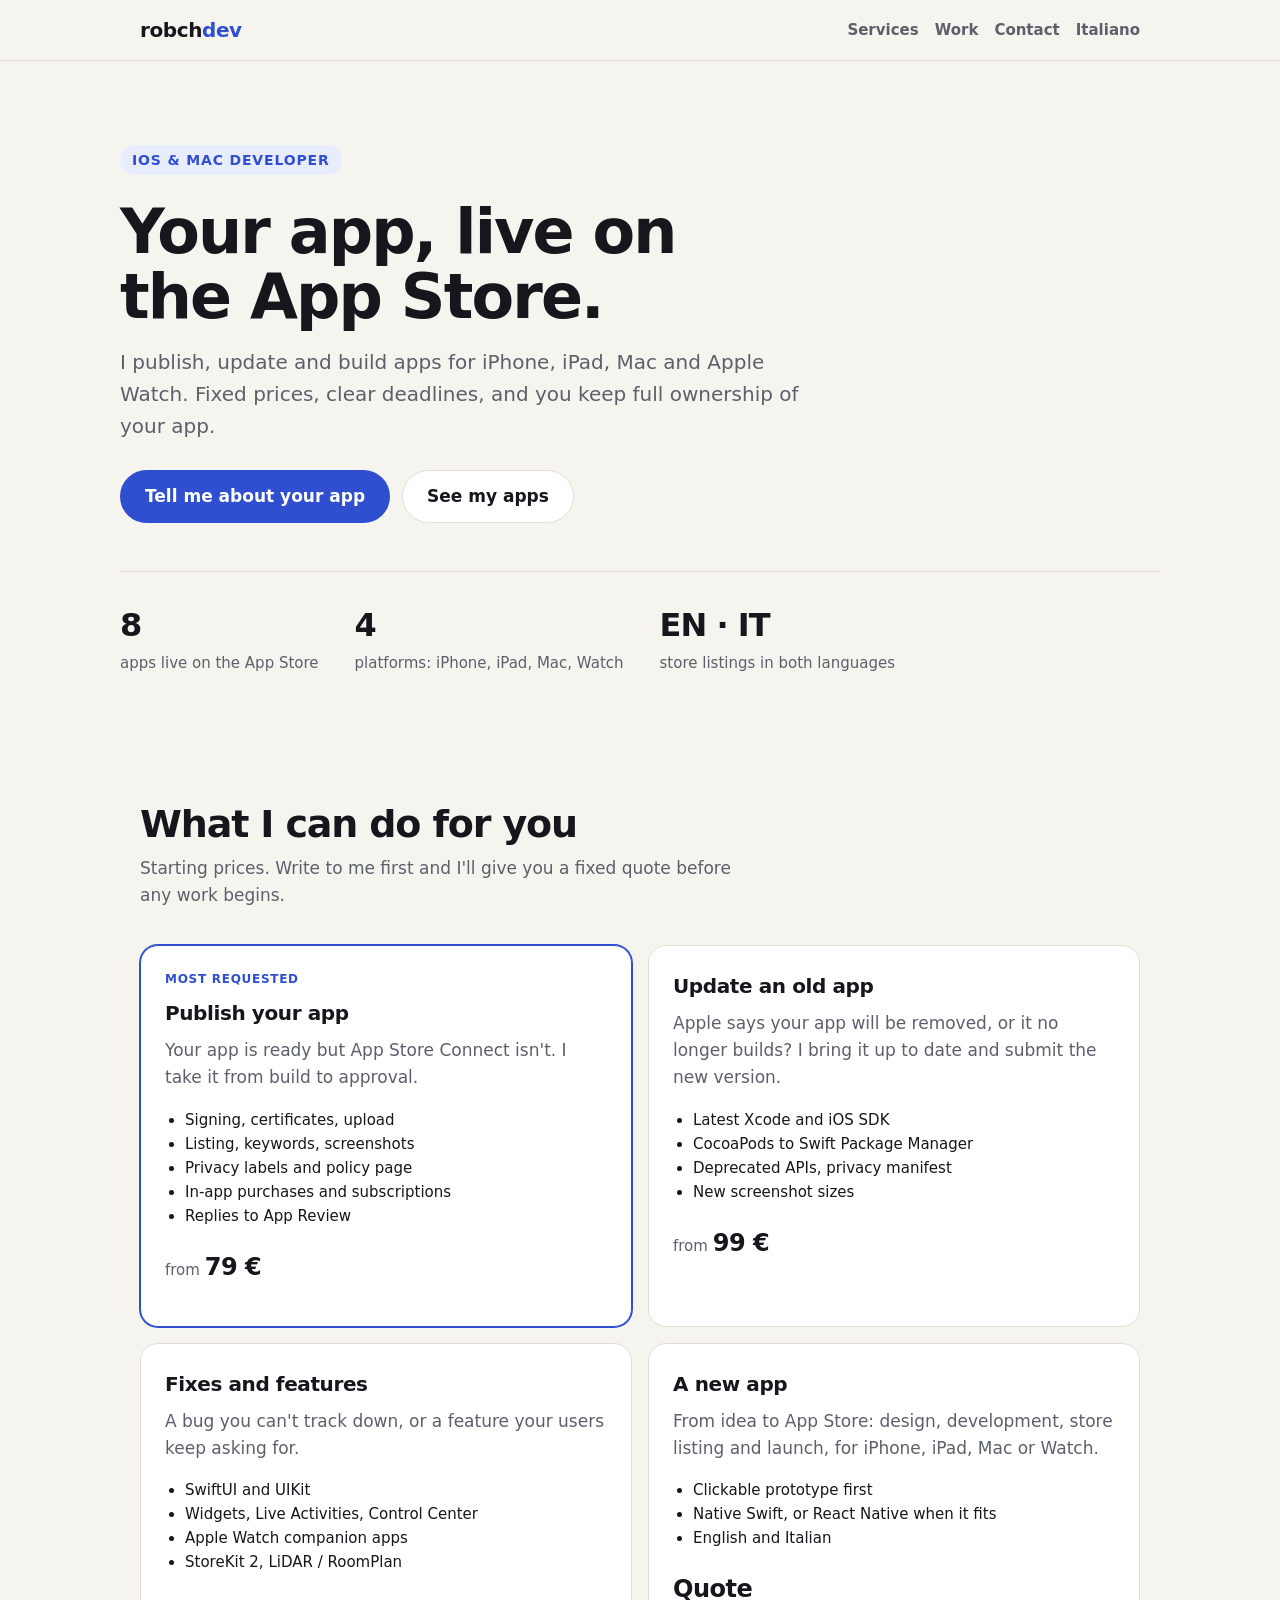
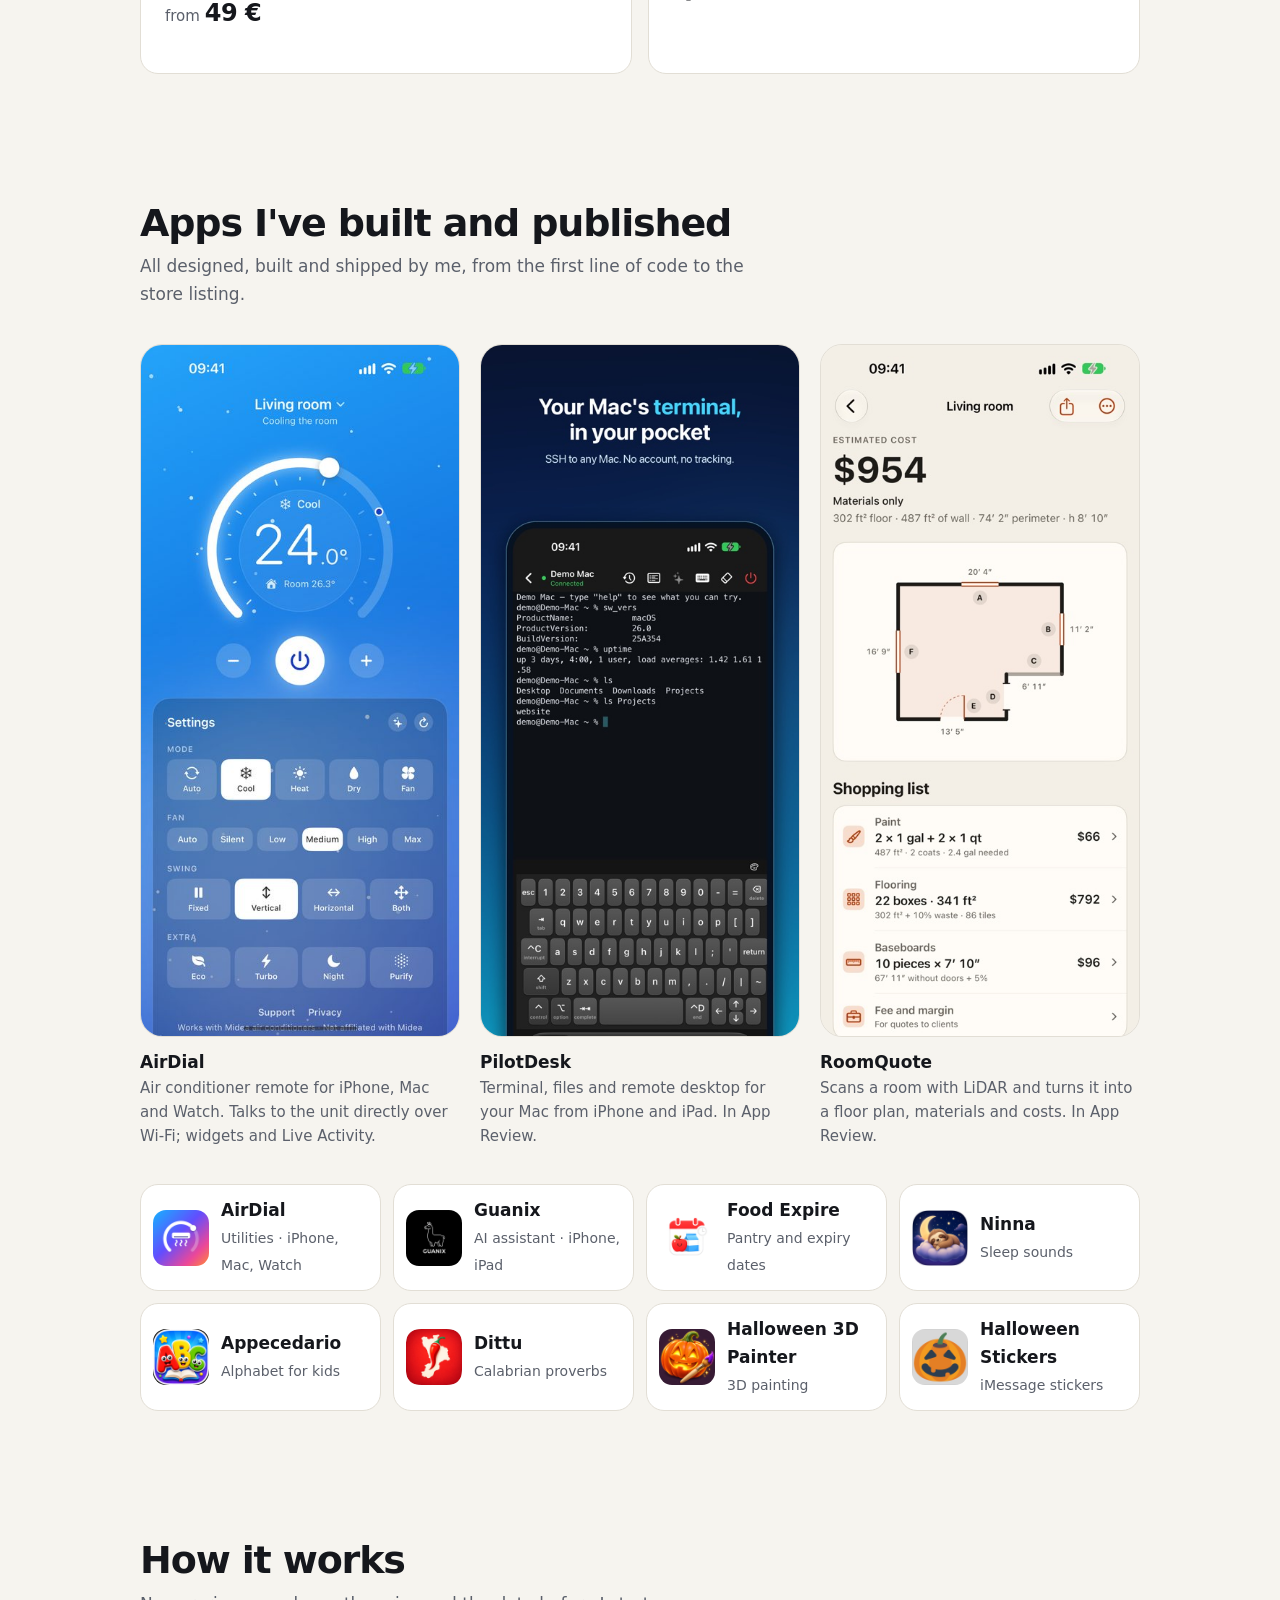
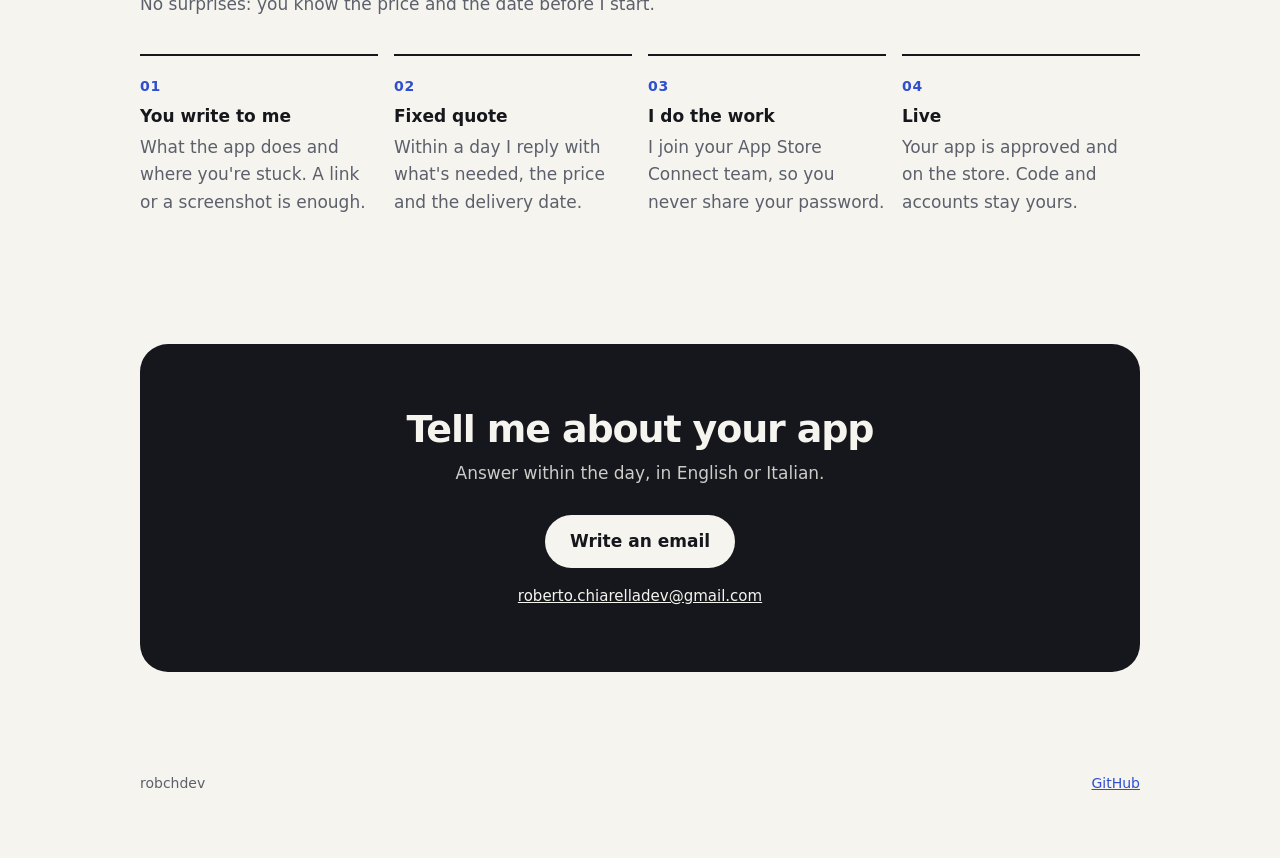
==== index.html @ a4a23292 "robchdev freelance site Co-Authored-By: Claude Opus 5.5 <noreply@anthropic.com>" ====
<!doctype html>
<html lang="en" data-lang="en">
<head>
<meta charset="utf-8">
<meta name="viewport" content="width=device-width, initial-scale=1">
<title>robchdev · iOS &amp; Mac apps</title>
<meta name="description" content="iOS and Mac developer: I publish, update and build apps for iPhone, iPad, Mac and Apple Watch.">
<link rel="icon" href="apps/6822468442.png">
<link rel="stylesheet" href="style.css">
<script src="lang.js"></script>
</head>
<body>

<header class="bar">
  <div class="wrap">
    <a class="brand" href="#top">robch<b>dev</b></a>
    <nav>
      <a class="hide-sm" href="#services"><span lang="en">Services</span><span lang="it">Servizi</span></a>
      <a class="hide-sm" href="#work"><span lang="en">Work</span><span lang="it">Lavori</span></a>
      <a href="#contact"><span lang="en">Contact</span><span lang="it">Contatti</span></a>
      <a href="#" onclick="return switchLanguage()"><span lang="en">Italiano</span><span lang="it">English</span></a>
    </nav>
  </div>
</header>

<main id="top">
  <div class="wrap hero">
    <span class="kicker"><span lang="en">iOS &amp; Mac developer</span><span lang="it">Sviluppatore iOS e Mac</span></span>
    <h1 lang="en">Your app, live on the App Store.</h1>
    <h1 lang="it">La tua app, pubblicata sull'App Store.</h1>
    <p class="lead" lang="en">I publish, update and build apps for iPhone, iPad, Mac and Apple Watch. Fixed prices, clear deadlines, and you keep full ownership of your app.</p>
    <p class="lead" lang="it">Pubblico, aggiorno e sviluppo app per iPhone, iPad, Mac e Apple Watch. Prezzi fissi, tempi chiari, e l'app resta tua al cento per cento.</p>
    <div class="actions">
      <a class="btn primary" href="#contact"><span lang="en">Tell me about your app</span><span lang="it">Raccontami la tua app</span></a>
      <a class="btn ghost" href="#work"><span lang="en">See my apps</span><span lang="it">Guarda le mie app</span></a>
    </div>
    <div class="stats">
      <div><strong>8</strong><span lang="en">apps live on the App Store</span><span lang="it">app in vendita sull'App Store</span></div>
      <div><strong>4</strong><span lang="en">platforms: iPhone, iPad, Mac, Watch</span><span lang="it">piattaforme: iPhone, iPad, Mac, Watch</span></div>
      <div><strong>EN · IT</strong><span lang="en">store listings in both languages</span><span lang="it">schede store in due lingue</span></div>
    </div>
  </div>

  <section id="services">
    <div class="wrap">
      <h2 lang="en">What I can do for you</h2>
      <h2 lang="it">Cosa posso fare per te</h2>
      <p class="sub" lang="en">Starting prices. Write to me first and I'll give you a fixed quote before any work begins.</p>
      <p class="sub" lang="it">Prezzi di partenza. Scrivimi prima e ti do un prezzo fisso prima di iniziare.</p>
      <div class="services">
        <article class="card featured">
          <span class="badge"><span lang="en">Most requested</span><span lang="it">Il più richiesto</span></span>
          <h3 lang="en">Publish your app</h3><h3 lang="it">Pubblico la tua app</h3>
          <p lang="en">Your app is ready but App Store Connect isn't. I take it from build to approval.</p>
          <p lang="it">L'app è pronta ma App Store Connect è un labirinto. La porto dal build all'approvazione.</p>
          <ul lang="en"><li>Signing, certificates, upload</li><li>Listing, keywords, screenshots</li><li>Privacy labels and policy page</li><li>In-app purchases and subscriptions</li><li>Replies to App Review</li></ul>
          <ul lang="it"><li>Firme, certificati, caricamento</li><li>Scheda, parole chiave, screenshot</li><li>Etichette privacy e pagina privacy</li><li>Acquisti in-app e abbonamenti</li><li>Risposte alla revisione Apple</li></ul>
          <p class="price"><span lang="en">from</span><span lang="it">da</span> <strong>79 €</strong></p>
        </article>
        <article class="card">
          <h3 lang="en">Update an old app</h3><h3 lang="it">Aggiorno la tua app</h3>
          <p lang="en">Apple says your app will be removed, or it no longer builds? I bring it up to date and submit the new version.</p>
          <p lang="it">Apple vuole rimuoverla perché non è aggiornata, o non compila più? La rimetto in pari e invio la nuova versione.</p>
          <ul lang="en"><li>Latest Xcode and iOS SDK</li><li>CocoaPods to Swift Package Manager</li><li>Deprecated APIs, privacy manifest</li><li>New screenshot sizes</li></ul>
          <ul lang="it"><li>Xcode e SDK iOS attuali</li><li>Da CocoaPods a Swift Package Manager</li><li>API deprecate, privacy manifest</li><li>Screenshot nei nuovi formati</li></ul>
          <p class="price"><span lang="en">from</span><span lang="it">da</span> <strong>99 €</strong></p>
        </article>
        <article class="card">
          <h3 lang="en">Fixes and features</h3><h3 lang="it">Correzioni e nuove funzioni</h3>
          <p lang="en">A bug you can't track down, or a feature your users keep asking for.</p>
          <p lang="it">Un bug che non trovi, o una funzione che gli utenti chiedono da tempo.</p>
          <ul lang="en"><li>SwiftUI and UIKit</li><li>Widgets, Live Activities, Control Center</li><li>Apple Watch companion apps</li><li>StoreKit 2, LiDAR / RoomPlan</li></ul>
          <ul lang="it"><li>SwiftUI e UIKit</li><li>Widget, Live Activity, Centro di Controllo</li><li>App per Apple Watch</li><li>StoreKit 2, LiDAR / RoomPlan</li></ul>
          <p class="price"><span lang="en">from</span><span lang="it">da</span> <strong>49 €</strong></p>
        </article>
        <article class="card">
          <h3 lang="en">A new app</h3><h3 lang="it">Un'app nuova</h3>
          <p lang="en">From idea to App Store: design, development, store listing and launch, for iPhone, iPad, Mac or Watch.</p>
          <p lang="it">Dall'idea all'App Store: design, sviluppo, scheda e lancio, per iPhone, iPad, Mac o Watch.</p>
          <ul lang="en"><li>Clickable prototype first</li><li>Native Swift, or React Native when it fits</li><li>English and Italian</li></ul>
          <ul lang="it"><li>Prima un prototipo da provare</li><li>Swift nativo, o React Native quando conviene</li><li>Italiano e inglese</li></ul>
          <p class="price"><strong lang="en">Quote</strong><strong lang="it">Su preventivo</strong></p>
        </article>
      </div>
    </div>
  </section>

  <section id="work">
    <div class="wrap">
      <h2 lang="en">Apps I've built and published</h2>
      <h2 lang="it">App che ho creato e pubblicato</h2>
      <p class="sub" lang="en">All designed, built and shipped by me, from the first line of code to the store listing.</p>
      <p class="sub" lang="it">Tutte progettate, sviluppate e pubblicate da me, dalla prima riga di codice alla scheda dello store.</p>
      <div class="showcase">
        <figure>
          <img src="shots/airdial.jpg" width="440" height="956" alt="AirDial on iPhone: a dial to set the air conditioner temperature" loading="lazy">
          <figcaption><strong>AirDial</strong><span lang="en">Air conditioner remote for iPhone, Mac and Watch. Talks to the unit directly over Wi-Fi; widgets and Live Activity.</span><span lang="it">Telecomando per condizionatori su iPhone, Mac e Watch. Parla al condizionatore direttamente in Wi-Fi; widget e Live Activity.</span></figcaption>
        </figure>
        <figure>
          <img src="shots/pilotdesk.jpg" width="440" height="956" alt="PilotDesk on iPhone: a Mac terminal with a custom keyboard" loading="lazy">
          <figcaption><strong>PilotDesk</strong><span lang="en">Terminal, files and remote desktop for your Mac from iPhone and iPad. In App Review.</span><span lang="it">Terminale, file e desktop remoto del Mac da iPhone e iPad. In revisione da Apple.</span></figcaption>
        </figure>
        <figure>
          <img src="shots/roomquote.jpg" width="440" height="956" alt="RoomQuote on iPhone: a scanned floor plan with a shopping list" loading="lazy">
          <figcaption><strong>RoomQuote</strong><span lang="en">Scans a room with LiDAR and turns it into a floor plan, materials and costs. In App Review.</span><span lang="it">Scansiona la stanza col LiDAR e la trasforma in pianta, materiali e costi. In revisione da Apple.</span></figcaption>
        </figure>
      </div>

      <div class="apps">
        <a class="app" href="https://apps.apple.com/app/id6822468442"><img src="apps/6822468442.png" alt=""><div><strong>AirDial</strong><span lang="en">Utilities · iPhone, Mac, Watch</span><span lang="it">Utility · iPhone, Mac, Watch</span></div></a>
        <a class="app" href="https://apps.apple.com/app/id6764685861"><img src="apps/6764685861.png" alt=""><div><strong>Guanix</strong><span lang="en">AI assistant · iPhone, iPad</span><span lang="it">Assistente AI · iPhone, iPad</span></div></a>
        <a class="app" href="https://apps.apple.com/app/id6771560719"><img src="apps/6771560719.png" alt=""><div><strong>Food Expire</strong><span lang="en">Pantry and expiry dates</span><span lang="it">Dispensa e scadenze</span></div></a>
        <a class="app" href="https://apps.apple.com/app/id6769525005"><img src="apps/6769525005.png" alt=""><div><strong>Ninna</strong><span lang="en">Sleep sounds</span><span lang="it">Suoni per dormire</span></div></a>
        <a class="app" href="https://apps.apple.com/app/id1359998860"><img src="apps/1359998860.png" alt=""><div><strong>Appecedario</strong><span lang="en">Alphabet for kids</span><span lang="it">Alfabeto per bambini</span></div></a>
        <a class="app" href="https://apps.apple.com/app/id1508191437"><img src="apps/1508191437.png" alt=""><div><strong>Dittu</strong><span lang="en">Calabrian proverbs</span><span lang="it">Proverbi calabresi</span></div></a>
        <a class="app" href="https://apps.apple.com/app/id6761083329"><img src="apps/6761083329.png" alt=""><div><strong>Halloween 3D Painter</strong><span lang="en">3D painting</span><span lang="it">Pittura 3D</span></div></a>
        <a class="app" href="https://apps.apple.com/app/id1534951302"><img src="apps/1534951302.png" alt=""><div><strong>Halloween Stickers</strong><span lang="en">iMessage stickers</span><span lang="it">Sticker per iMessage</span></div></a>
      </div>
    </div>
  </section>

  <section>
    <div class="wrap">
      <h2 lang="en">How it works</h2>
      <h2 lang="it">Come funziona</h2>
      <p class="sub" lang="en">No surprises: you know the price and the date before I start.</p>
      <p class="sub" lang="it">Nessuna sorpresa: sai prezzo e data prima che io inizi.</p>
      <div class="steps">
        <div class="step"><h3 lang="en">You write to me</h3><h3 lang="it">Mi scrivi</h3><p lang="en">What the app does and where you're stuck. A link or a screenshot is enough.</p><p lang="it">Cosa fa l'app e dove sei bloccato. Basta un link o uno screenshot.</p></div>
        <div class="step"><h3 lang="en">Fixed quote</h3><h3 lang="it">Prezzo fisso</h3><p lang="en">Within a day I reply with what's needed, the price and the delivery date.</p><p lang="it">Entro un giorno ti rispondo con cosa serve, il prezzo e la data di consegna.</p></div>
        <div class="step"><h3 lang="en">I do the work</h3><h3 lang="it">Lavoro</h3><p lang="en">I join your App Store Connect team, so you never share your password.</p><p lang="it">Entro nel tuo team di App Store Connect: la tua password non serve mai.</p></div>
        <div class="step"><h3 lang="en">Live</h3><h3 lang="it">Online</h3><p lang="en">Your app is approved and on the store. Code and accounts stay yours.</p><p lang="it">L'app è approvata e sullo store. Codice e account restano tuoi.</p></div>
      </div>
    </div>
  </section>

  <section id="contact">
    <div class="wrap">
      <div class="contact">
        <h2 lang="en">Tell me about your app</h2>
        <h2 lang="it">Raccontami la tua app</h2>
        <p class="sub" lang="en">Answer within the day, in English or Italian.</p>
        <p class="sub" lang="it">Risposta in giornata, in italiano o in inglese.</p>
        <a class="btn primary" href="mailto:roberto.chiarelladev@gmail.com?subject=App%20project"><span lang="en">Write an email</span><span lang="it">Scrivimi una email</span></a>
        <a class="mail" href="mailto:roberto.chiarelladev@gmail.com">roberto.chiarelladev@gmail.com</a>
      </div>
    </div>
  </section>
</main>

<footer>
  <div class="wrap">
    <span>robchdev</span>
    <span><a href="https://github.com/robchdev">GitHub</a></span>
  </div>
</footer>
</body>
</html>
---- style.css ----
:root {
  /* color */
  --bg:#F6F4EF; --surface:#FFFFFF; --ink:#15171C; --soft:#5B606B; --line:#E2DED5;
  --accent:#2F4FD0; --accent-ink:#FFFFFF; --tint:#E8EDFD;
  /* type */
  --font:-apple-system,BlinkMacSystemFont,"Inter",system-ui,sans-serif;
  --text-xs:12px; --text-sm:14px; --text-md:15px; --text-base:17px; --text-lg:20px; --text-xl:24px; --text-stat:32px;
  --text-h2:clamp(28px, 4vw, 38px); --text-h1:clamp(36px, 6vw, 62px);
  --lh-tight:1.05; --lh-head:1.15; --lh-body:1.6;
  --track-tight:-.03em; --track-snug:-.02em; --track-caps:.06em;
  --weight-bold:700; --weight-heavy:800;
  /* space */
  --s1:4px; --s2:8px; --s3:12px; --s4:16px; --s5:20px; --s6:24px; --s7:28px; --s8:36px; --s9:48px; --s10:64px; --s11:84px;
  /* shape */
  --hair:1px; --rule:2px; --radius-sm:13px; --radius:18px; --radius-lg:22px; --radius-xl:28px; --pill:999px;
  --icon:56px; --col-card:400px; --shot-peek:72%; --col-app:230px; --col-step:210px; --bar-h:60px; --measure:56ch; --page:1040px;
}
@media (prefers-color-scheme:dark) {
  :root { --bg:#101216; --surface:#181B21; --ink:#F1F2F4; --soft:#A3A9B4; --line:#2A2E36;
          --accent:#8EA6FF; --accent-ink:#0C1020; --tint:#1C2340; }
}
* { box-sizing:border-box; }
html { scroll-behavior:smooth; }
@media (prefers-reduced-motion:reduce) { html { scroll-behavior:auto; } }
body { margin:0; background:var(--bg); color:var(--ink); font:var(--text-base)/var(--lh-body) var(--font); -webkit-font-smoothing:antialiased; }
html[data-lang="en"] [lang="it"], html[data-lang="it"] [lang="en"] { display:none; }
a { color:var(--accent); }
:focus-visible { outline:var(--rule) solid var(--accent); outline-offset:var(--rule); }
.wrap { max-width:var(--page); margin:0 auto; padding:0 var(--s5); }

/* Top bar */
.bar { position:sticky; top:0; z-index:5; background:var(--bg); border-bottom:var(--hair) solid var(--line); }
.bar .wrap { display:flex; align-items:center; gap:var(--s5); height:var(--bar-h); }
.brand { font-weight:var(--weight-heavy); font-size:var(--text-lg); letter-spacing:var(--track-snug); color:var(--ink); text-decoration:none; }
.brand b { color:var(--accent); }
.bar nav { margin-left:auto; display:flex; gap:var(--s4); align-items:center; }
.bar nav a { color:var(--soft); text-decoration:none; font-weight:var(--weight-bold); font-size:var(--text-md); }
.bar nav a:hover { color:var(--ink); }
@media (max-width:620px) { .bar nav .hide-sm { display:none; } }

/* Hero */
.hero { padding:var(--s11) 0 var(--s10); }
.kicker { display:inline-block; font-size:var(--text-sm); font-weight:var(--weight-bold); letter-spacing:var(--track-caps); text-transform:uppercase; color:var(--accent); background:var(--tint); padding:var(--s1) var(--s3); border-radius:var(--pill); }
.hero h1 { font-size:var(--text-h1); line-height:var(--lh-tight); letter-spacing:var(--track-tight); margin:var(--s6) 0 var(--s4); max-width:15ch; }
.lead { font-size:var(--text-lg); color:var(--soft); max-width:var(--measure); margin:0 0 var(--s7); }
.actions { display:flex; flex-wrap:wrap; gap:var(--s3); }
.btn { display:inline-block; padding:var(--s3) var(--s6); border-radius:var(--pill); font-weight:var(--weight-bold); text-decoration:none; border:var(--hair) solid transparent; }
.btn.primary { background:var(--accent); color:var(--accent-ink); }
.btn.ghost { border-color:var(--line); color:var(--ink); background:var(--surface); }
.btn:hover { filter:brightness(1.08); }
.stats { display:flex; flex-wrap:wrap; gap:var(--s3) var(--s8); margin-top:var(--s9); padding-top:var(--s7); border-top:var(--hair) solid var(--line); }
.stats div { font-size:var(--text-md); color:var(--soft); }
.stats strong { display:block; font-size:var(--text-stat); letter-spacing:var(--track-tight); color:var(--ink); }

/* Sections */
section { padding:var(--s10) 0; }
section h2 { font-size:var(--text-h2); letter-spacing:var(--track-tight); line-height:var(--lh-head); margin:0 0 var(--s2); }
.sub { color:var(--soft); margin:0 0 var(--s8); max-width:var(--measure); }

/* Services */
.services { display:grid; grid-template-columns:repeat(auto-fit, minmax(min(100%, var(--col-card)), 1fr)); gap:var(--s4); }
.card { background:var(--surface); border:var(--hair) solid var(--line); border-radius:var(--radius); padding:var(--s6); display:flex; flex-direction:column; }
.card h3 { font-size:var(--text-lg); letter-spacing:var(--track-snug); margin:0 0 var(--s2); }
.card p { color:var(--soft); margin:0 0 var(--s4); }
.card ul { margin:0 0 var(--s5); padding-left:var(--s5); font-size:var(--text-md); }
.price { margin-top:auto; font-size:var(--text-md); color:var(--soft); }
.price strong { font-size:var(--text-xl); color:var(--ink); letter-spacing:var(--track-snug); }
.card.featured { border-color:var(--accent); box-shadow:0 0 0 var(--hair) var(--accent); }
.badge { align-self:flex-start; font-size:var(--text-xs); font-weight:var(--weight-heavy); letter-spacing:var(--track-caps); text-transform:uppercase; color:var(--accent); margin-bottom:var(--s2); }

/* Showcase */
.showcase { display:grid; grid-template-columns:repeat(3, 1fr); gap:var(--s5); }
.showcase figure { margin:0; }
.showcase img { width:100%; height:auto; border-radius:var(--radius-lg); border:var(--hair) solid var(--line); display:block; }
.showcase figcaption { margin-top:var(--s3); font-size:var(--text-md); color:var(--soft); }
.showcase figcaption strong { color:var(--ink); display:block; font-size:var(--text-base); }
@media (max-width:760px) {
  .showcase { grid-template-columns:none; grid-auto-flow:column; grid-auto-columns:var(--shot-peek); overflow-x:auto; scroll-snap-type:x mandatory; padding-bottom:var(--s3); }
  .showcase figure { scroll-snap-align:start; }
}

/* App list */
.apps { display:grid; grid-template-columns:repeat(auto-fill, minmax(min(100%, var(--col-app)), 1fr)); gap:var(--s3); margin-top:var(--s8); }
.app { display:flex; gap:var(--s3); align-items:center; background:var(--surface); border:var(--hair) solid var(--line); border-radius:var(--radius); padding:var(--s3); text-decoration:none; color:var(--ink); }
.app:hover { border-color:var(--accent); }
.app img { width:var(--icon); height:var(--icon); border-radius:var(--radius-sm); flex:none; }
.app strong { font-size:var(--text-base); display:block; }
.app span { font-size:var(--text-sm); color:var(--soft); }

/* Steps */
.steps { display:grid; grid-template-columns:repeat(auto-fit, minmax(min(100%, var(--col-step)), 1fr)); gap:var(--s4); counter-reset:step; }
.step { border-top:var(--rule) solid var(--ink); padding-top:var(--s4); }
.step::before { counter-increment:step; content:"0" counter(step); font-weight:var(--weight-heavy); color:var(--accent); font-size:var(--text-sm); letter-spacing:var(--track-caps); }
.step h3 { margin:var(--s1) 0; font-size:var(--text-base); }
.step p { margin:0; color:var(--soft); }

/* Contact */
.contact { background:var(--ink); color:var(--bg); border-radius:var(--radius-xl); padding:var(--s10) var(--s8); text-align:center; }
.contact .sub { color:var(--bg); opacity:.82; margin:0 auto var(--s7); }
.contact .btn.primary { background:var(--bg); color:var(--ink); }
.contact .mail { display:block; margin-top:var(--s4); color:var(--bg); font-size:var(--text-md); }
@media (max-width:520px) { .contact { padding:var(--s9) var(--s5); } }

footer { padding:var(--s8) 0 var(--s10); color:var(--soft); font-size:var(--text-sm); }
footer .wrap { display:flex; flex-wrap:wrap; gap:var(--s2) var(--s6); justify-content:space-between; }
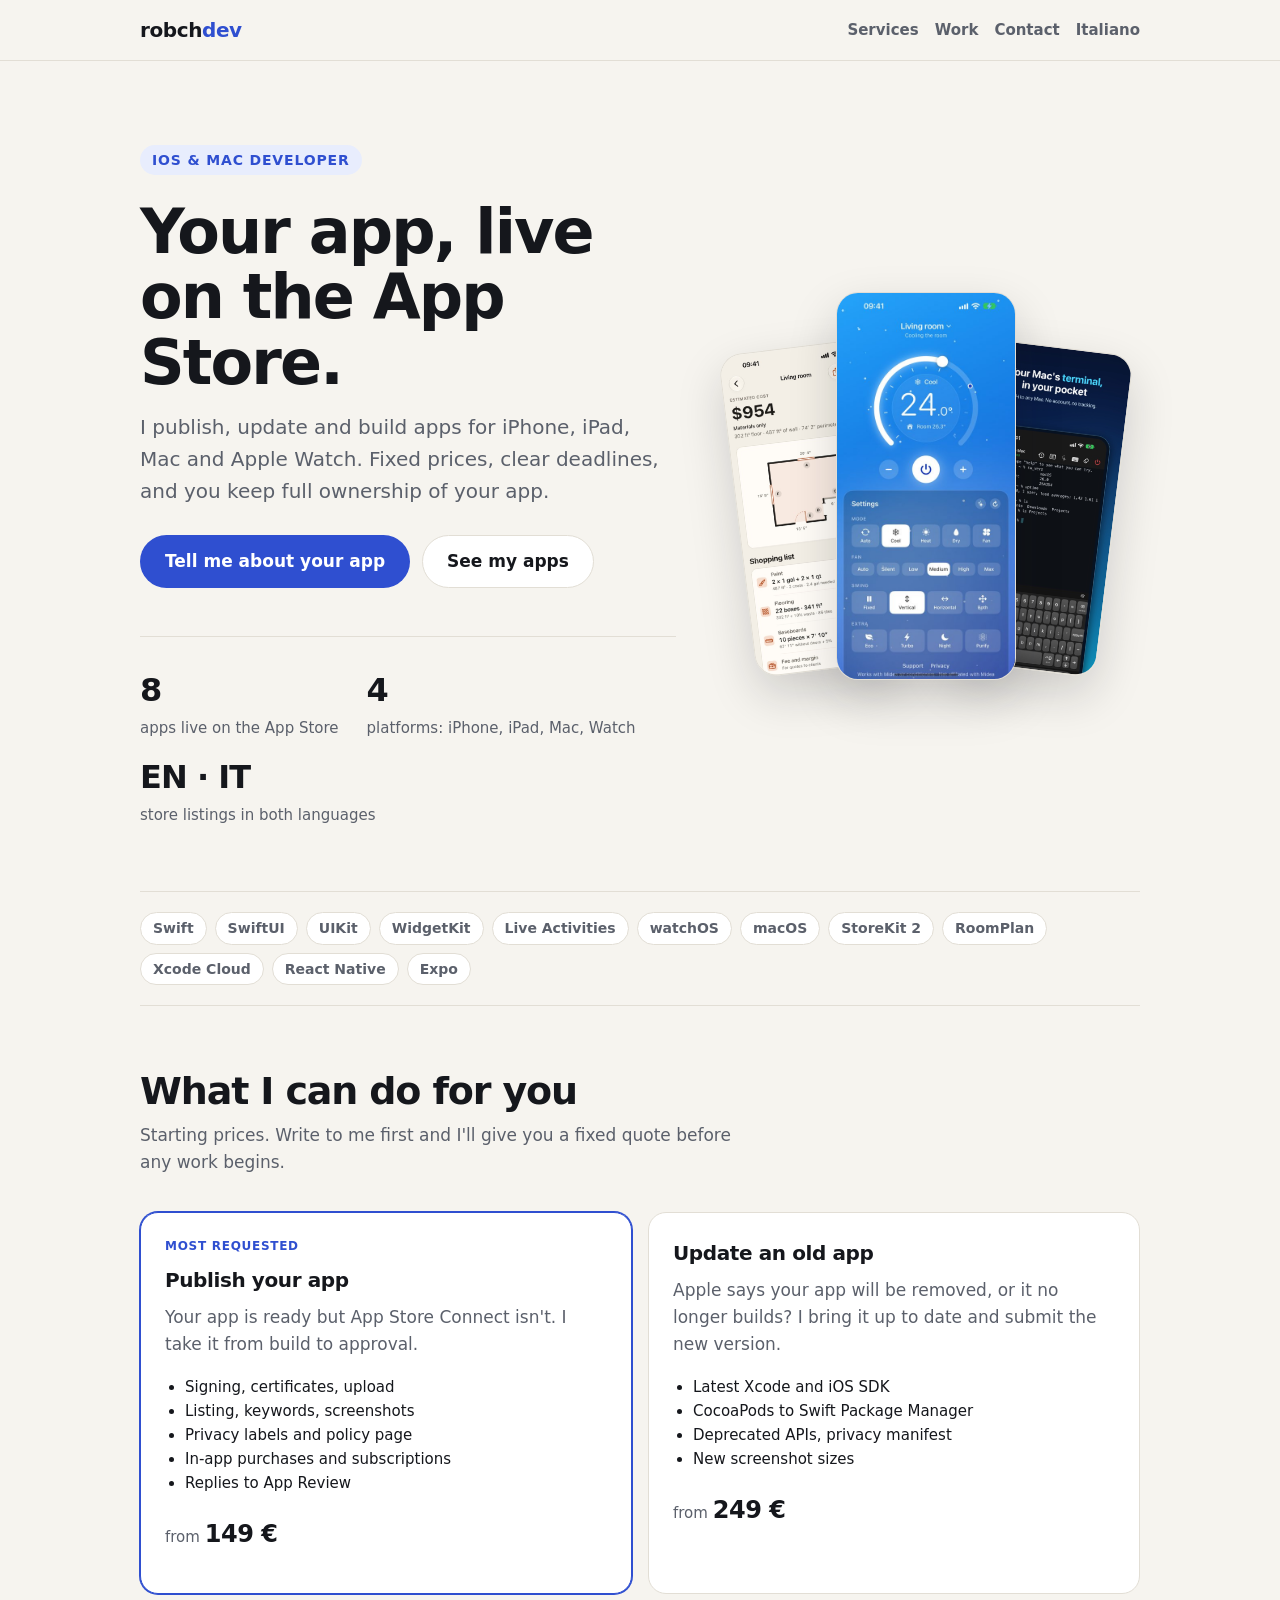
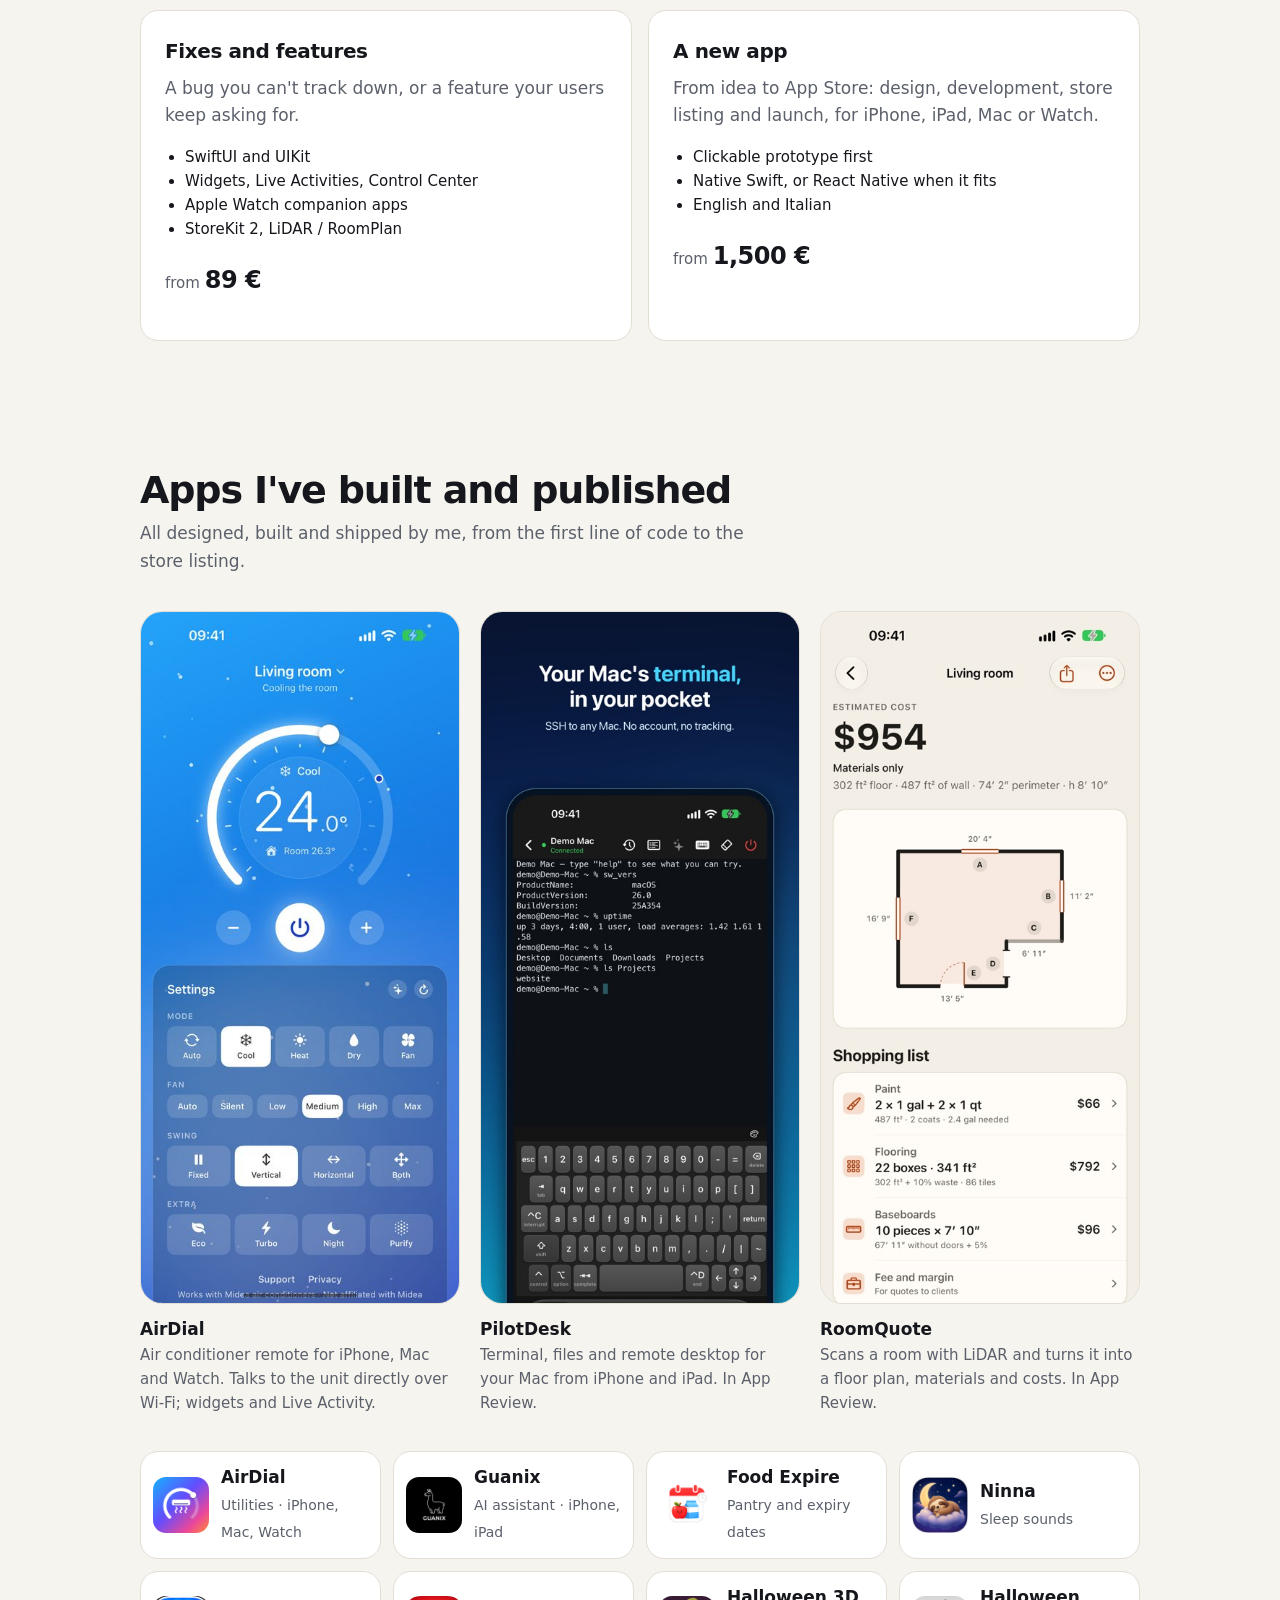
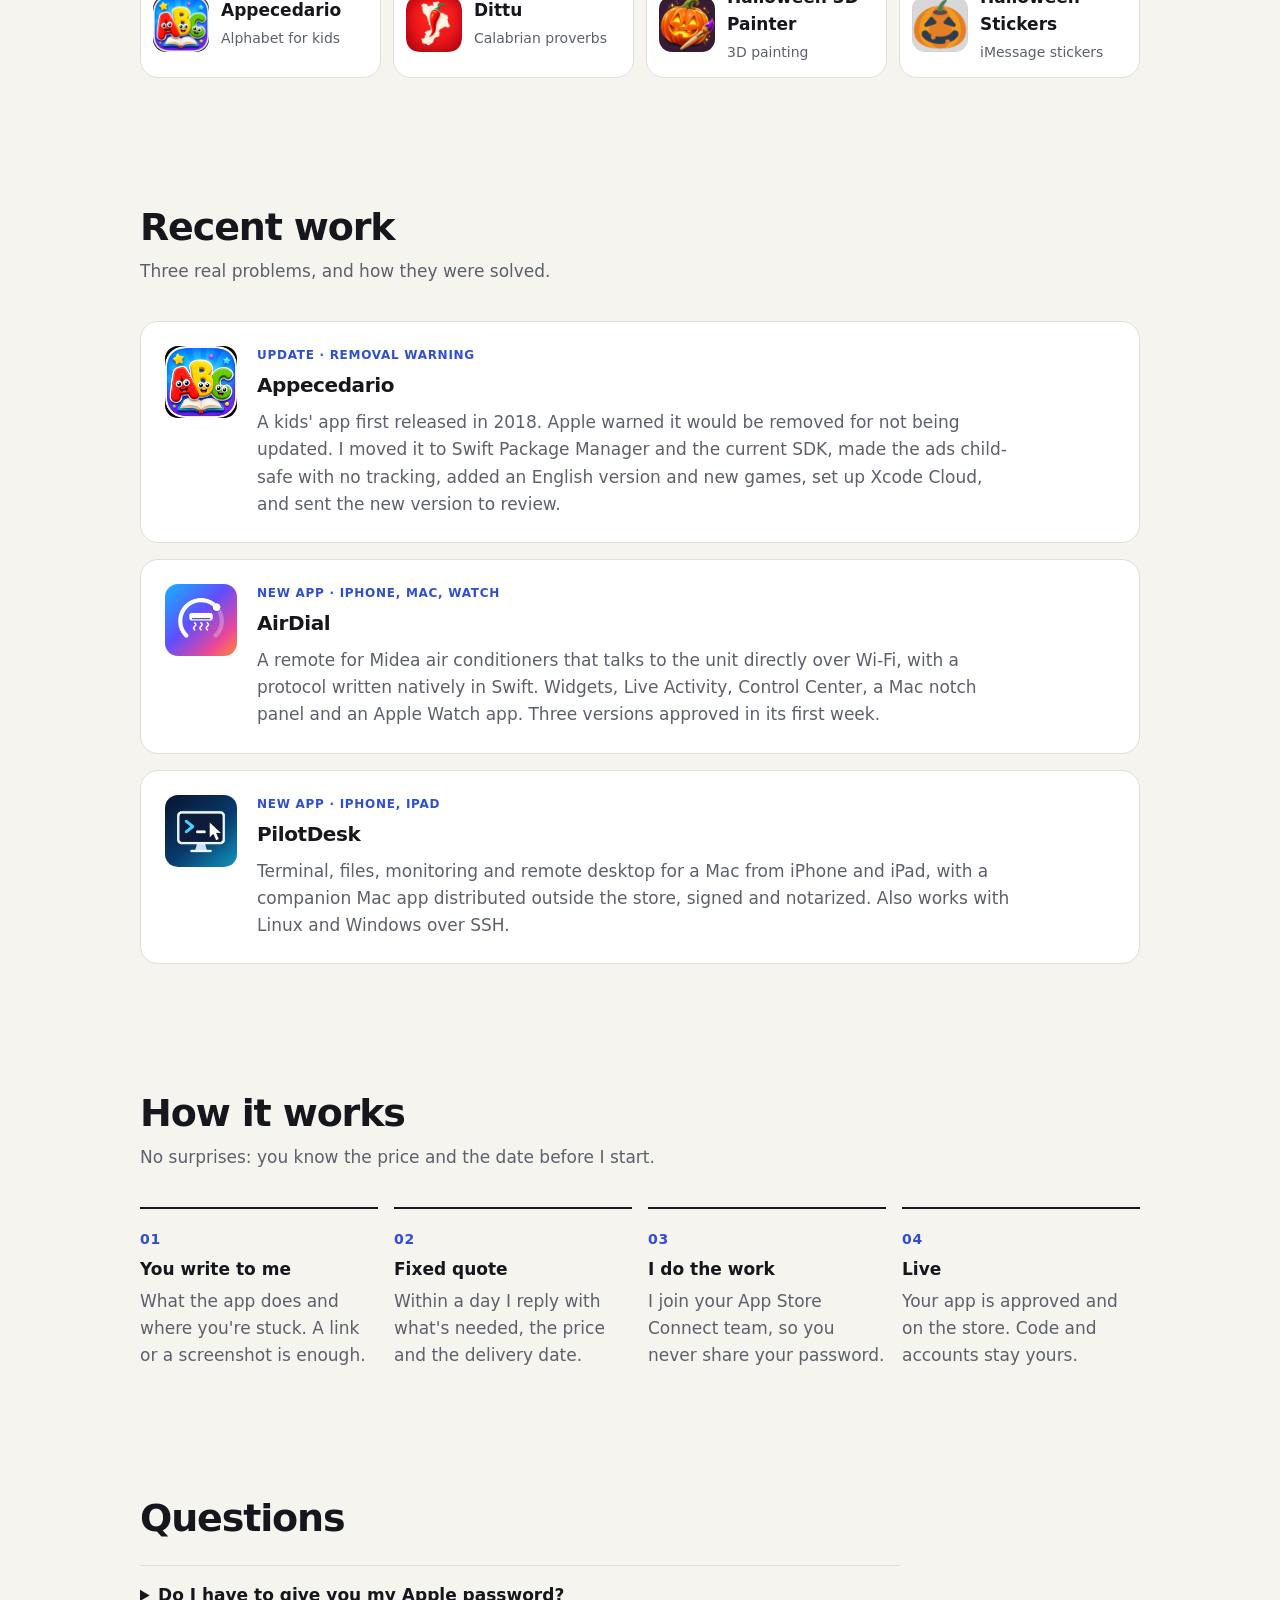
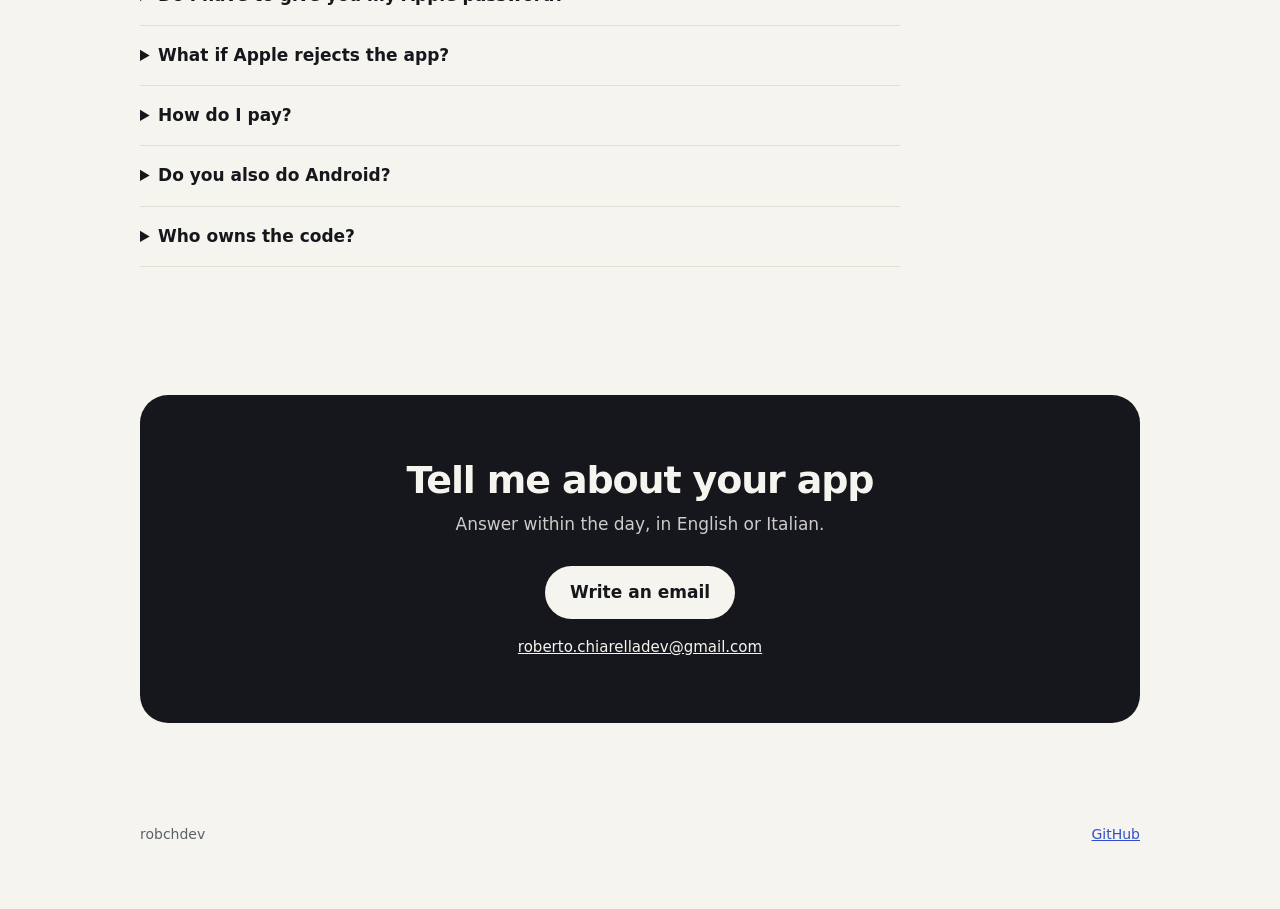
==== commit 21ecfa48: "Higher prices, hero visual, case studies, FAQ Co-Authored-By: Claude Opus 5.5 <noreply@anthropic.com" ====
--- a/index.html
+++ b/index.html
@@ -16,7 +16,7 @@
     <a class="brand" href="#top">robch<b>dev</b></a>
     <nav>
       <a class="hide-sm" href="#services"><span lang="en">Services</span><span lang="it">Servizi</span></a>
-      <a class="hide-sm" href="#work"><span lang="en">Work</span><span lang="it">Lavori</span></a>
+      <a class="hide-sm" href="#cases"><span lang="en">Work</span><span lang="it">Lavori</span></a>
       <a href="#contact"><span lang="en">Contact</span><span lang="it">Contatti</span></a>
       <a href="#" onclick="return switchLanguage()"><span lang="en">Italiano</span><span lang="it">English</span></a>
     </nav>
@@ -25,6 +25,7 @@
 
 <main id="top">
   <div class="wrap hero">
+  <div class="hero-text">
     <span class="kicker"><span lang="en">iOS &amp; Mac developer</span><span lang="it">Sviluppatore iOS e Mac</span></span>
     <h1 lang="en">Your app, live on the App Store.</h1>
     <h1 lang="it">La tua app, pubblicata sull'App Store.</h1>
@@ -39,6 +40,17 @@
       <div><strong>4</strong><span lang="en">platforms: iPhone, iPad, Mac, Watch</span><span lang="it">piattaforme: iPhone, iPad, Mac, Watch</span></div>
       <div><strong>EN · IT</strong><span lang="en">store listings in both languages</span><span lang="it">schede store in due lingue</span></div>
     </div>
+  </div>
+  <div class="hero-art" aria-hidden="true">
+    <img src="shots/roomquote.jpg" width="440" height="956" alt="">
+    <img src="shots/airdial.jpg" width="440" height="956" alt="">
+    <img src="shots/pilotdesk.jpg" width="440" height="956" alt="">
+  </div>
+  </div>
+  <div class="wrap">
+    <ul class="tech" aria-label="Technologies">
+      <li>Swift</li><li>SwiftUI</li><li>UIKit</li><li>WidgetKit</li><li>Live Activities</li><li>watchOS</li><li>macOS</li><li>StoreKit 2</li><li>RoomPlan</li><li>Xcode Cloud</li><li>React Native</li><li>Expo</li>
+    </ul>
   </div>
 
   <section id="services">
@@ -55,7 +67,7 @@
           <p lang="it">L'app è pronta ma App Store Connect è un labirinto. La porto dal build all'approvazione.</p>
           <ul lang="en"><li>Signing, certificates, upload</li><li>Listing, keywords, screenshots</li><li>Privacy labels and policy page</li><li>In-app purchases and subscriptions</li><li>Replies to App Review</li></ul>
           <ul lang="it"><li>Firme, certificati, caricamento</li><li>Scheda, parole chiave, screenshot</li><li>Etichette privacy e pagina privacy</li><li>Acquisti in-app e abbonamenti</li><li>Risposte alla revisione Apple</li></ul>
-          <p class="price"><span lang="en">from</span><span lang="it">da</span> <strong>79 €</strong></p>
+          <p class="price"><span lang="en">from</span><span lang="it">da</span> <strong>149 €</strong></p>
         </article>
         <article class="card">
           <h3 lang="en">Update an old app</h3><h3 lang="it">Aggiorno la tua app</h3>
@@ -63,7 +75,7 @@
           <p lang="it">Apple vuole rimuoverla perché non è aggiornata, o non compila più? La rimetto in pari e invio la nuova versione.</p>
           <ul lang="en"><li>Latest Xcode and iOS SDK</li><li>CocoaPods to Swift Package Manager</li><li>Deprecated APIs, privacy manifest</li><li>New screenshot sizes</li></ul>
           <ul lang="it"><li>Xcode e SDK iOS attuali</li><li>Da CocoaPods a Swift Package Manager</li><li>API deprecate, privacy manifest</li><li>Screenshot nei nuovi formati</li></ul>
-          <p class="price"><span lang="en">from</span><span lang="it">da</span> <strong>99 €</strong></p>
+          <p class="price"><span lang="en">from</span><span lang="it">da</span> <strong>249 €</strong></p>
         </article>
         <article class="card">
           <h3 lang="en">Fixes and features</h3><h3 lang="it">Correzioni e nuove funzioni</h3>
@@ -71,7 +83,7 @@
           <p lang="it">Un bug che non trovi, o una funzione che gli utenti chiedono da tempo.</p>
           <ul lang="en"><li>SwiftUI and UIKit</li><li>Widgets, Live Activities, Control Center</li><li>Apple Watch companion apps</li><li>StoreKit 2, LiDAR / RoomPlan</li></ul>
           <ul lang="it"><li>SwiftUI e UIKit</li><li>Widget, Live Activity, Centro di Controllo</li><li>App per Apple Watch</li><li>StoreKit 2, LiDAR / RoomPlan</li></ul>
-          <p class="price"><span lang="en">from</span><span lang="it">da</span> <strong>49 €</strong></p>
+          <p class="price"><span lang="en">from</span><span lang="it">da</span> <strong>89 €</strong></p>
         </article>
         <article class="card">
           <h3 lang="en">A new app</h3><h3 lang="it">Un'app nuova</h3>
@@ -79,7 +91,7 @@
           <p lang="it">Dall'idea all'App Store: design, sviluppo, scheda e lancio, per iPhone, iPad, Mac o Watch.</p>
           <ul lang="en"><li>Clickable prototype first</li><li>Native Swift, or React Native when it fits</li><li>English and Italian</li></ul>
           <ul lang="it"><li>Prima un prototipo da provare</li><li>Swift nativo, o React Native quando conviene</li><li>Italiano e inglese</li></ul>
-          <p class="price"><strong lang="en">Quote</strong><strong lang="it">Su preventivo</strong></p>
+          <p class="price"><span lang="en">from</span><span lang="it">da</span> <strong lang="en">1,500 €</strong><strong lang="it">1.500 €</strong></p>
         </article>
       </div>
     </div>
@@ -119,6 +131,44 @@
     </div>
   </section>
 
+  <section id="cases">
+    <div class="wrap">
+      <h2 lang="en">Recent work</h2>
+      <h2 lang="it">Lavori recenti</h2>
+      <p class="sub" lang="en">Three real problems, and how they were solved.</p>
+      <p class="sub" lang="it">Tre problemi veri, e come li ho risolti.</p>
+      <div class="cases">
+        <article class="case">
+          <img src="apps/1359998860.png" width="256" height="256" alt="">
+          <div>
+            <p class="case-tag" lang="en">Update · Removal warning</p><p class="case-tag" lang="it">Aggiornamento · Avviso di rimozione</p>
+            <h3>Appecedario</h3>
+            <p lang="en">A kids' app first released in 2018. Apple warned it would be removed for not being updated. I moved it to Swift Package Manager and the current SDK, made the ads child-safe with no tracking, added an English version and new games, set up Xcode Cloud, and sent the new version to review.</p>
+            <p lang="it">App per bambini uscita nel 2018. Apple aveva avvisato che l'avrebbe rimossa perché non aggiornata. L'ho portata a Swift Package Manager e all'SDK attuale, ho reso la pubblicità adatta ai bambini e senza tracciamento, aggiunto la versione inglese e nuovi giochi, impostato Xcode Cloud e inviato la nuova versione.</p>
+          </div>
+        </article>
+        <article class="case">
+          <img src="apps/6822468442.png" width="256" height="256" alt="">
+          <div>
+            <p class="case-tag" lang="en">New app · iPhone, Mac, Watch</p><p class="case-tag" lang="it">App nuova · iPhone, Mac, Watch</p>
+            <h3>AirDial</h3>
+            <p lang="en">A remote for Midea air conditioners that talks to the unit directly over Wi-Fi, with a protocol written natively in Swift. Widgets, Live Activity, Control Center, a Mac notch panel and an Apple Watch app. Three versions approved in its first week.</p>
+            <p lang="it">Telecomando per condizionatori Midea che parla col condizionatore direttamente in Wi-Fi, con il protocollo scritto in Swift. Widget, Live Activity, Centro di Controllo, pannello nella tacca del Mac e app per Apple Watch. Tre versioni approvate nella prima settimana.</p>
+          </div>
+        </article>
+        <article class="case">
+          <img src="apps/pilotdesk.png" width="256" height="256" alt="">
+          <div>
+            <p class="case-tag" lang="en">New app · iPhone, iPad</p><p class="case-tag" lang="it">App nuova · iPhone, iPad</p>
+            <h3>PilotDesk</h3>
+            <p lang="en">Terminal, files, monitoring and remote desktop for a Mac from iPhone and iPad, with a companion Mac app distributed outside the store, signed and notarized. Also works with Linux and Windows over SSH.</p>
+            <p lang="it">Terminale, file, monitoraggio e desktop remoto del Mac da iPhone e iPad, con un'app Mac compagna distribuita fuori dallo store, firmata e notarizzata. Funziona anche con Linux e Windows via SSH.</p>
+          </div>
+        </article>
+      </div>
+    </div>
+  </section>
+
   <section>
     <div class="wrap">
       <h2 lang="en">How it works</h2>
@@ -134,6 +184,28 @@
     </div>
   </section>
 
+  <section id="faq">
+    <div class="wrap faq">
+      <h2 lang="en">Questions</h2>
+      <h2 lang="it">Domande</h2>
+      <details><summary><span lang="en">Do I have to give you my Apple password?</span><span lang="it">Devo darti la mia password Apple?</span></summary>
+        <p lang="en">No. You add me to your App Store Connect team with the role the job needs, and remove me when we're done.</p>
+        <p lang="it">No. Mi aggiungi al tuo team di App Store Connect con il ruolo che serve, e mi togli quando abbiamo finito.</p></details>
+      <details><summary><span lang="en">What if Apple rejects the app?</span><span lang="it">E se Apple rifiuta l'app?</span></summary>
+        <p lang="en">For publishing jobs, replies to App Review and the fixes the reviewer asks for are included until approval, unless the app needs new features.</p>
+        <p lang="it">Nei lavori di pubblicazione le risposte alla revisione e le correzioni richieste sono comprese fino all'approvazione, a meno che non servano funzioni nuove.</p></details>
+      <details><summary><span lang="en">How do I pay?</span><span lang="it">Come si paga?</span></summary>
+        <p lang="en">Bank transfer or PayPal. Small jobs are paid on delivery; larger ones half up front and half on delivery.</p>
+        <p lang="it">Bonifico o PayPal. I lavori piccoli si pagano alla consegna; quelli più grandi metà all'inizio e metà alla consegna.</p></details>
+      <details><summary><span lang="en">Do you also do Android?</span><span lang="it">Fai anche Android?</span></summary>
+        <p lang="en">My focus is Apple platforms. When an app has to be on both, I build it with React Native and Expo.</p>
+        <p lang="it">Mi concentro sulle piattaforme Apple. Quando un'app deve stare su entrambi, la faccio con React Native ed Expo.</p></details>
+      <details><summary><span lang="en">Who owns the code?</span><span lang="it">Di chi è il codice?</span></summary>
+        <p lang="en">You do. The code, the developer account and the app stay yours.</p>
+        <p lang="it">Tuo. Codice, account sviluppatore e app restano tuoi.</p></details>
+    </div>
+  </section>
+
   <section id="contact">
     <div class="wrap">
       <div class="contact">
--- a/style.css
+++ b/style.css
@@ -13,7 +13,7 @@
   --s1:4px; --s2:8px; --s3:12px; --s4:16px; --s5:20px; --s6:24px; --s7:28px; --s8:36px; --s9:48px; --s10:64px; --s11:84px;
   /* shape */
   --hair:1px; --rule:2px; --radius-sm:13px; --radius:18px; --radius-lg:22px; --radius-xl:28px; --pill:999px;
-  --icon:56px; --col-card:400px; --shot-peek:72%; --col-app:230px; --col-step:210px; --bar-h:60px; --measure:56ch; --page:1040px;
+  --icon:56px; --col-card:400px; --art-w:150px; --art-tilt:7deg; --art-lift:28px; --case-icon:72px; --faq-w:760px; --shot-peek:72%; --col-app:230px; --col-step:210px; --bar-h:60px; --measure:56ch; --page:1040px;
 }
 @media (prefers-color-scheme:dark) {
   :root { --bg:#101216; --surface:#181B21; --ink:#F1F2F4; --soft:#A3A9B4; --line:#2A2E36;
@@ -39,7 +39,7 @@
 @media (max-width:620px) { .bar nav .hide-sm { display:none; } }
 
 /* Hero */
-.hero { padding:var(--s11) 0 var(--s10); }
+.hero { padding-top:var(--s11); padding-bottom:var(--s10); }
 .kicker { display:inline-block; font-size:var(--text-sm); font-weight:var(--weight-bold); letter-spacing:var(--track-caps); text-transform:uppercase; color:var(--accent); background:var(--tint); padding:var(--s1) var(--s3); border-radius:var(--pill); }
 .hero h1 { font-size:var(--text-h1); line-height:var(--lh-tight); letter-spacing:var(--track-tight); margin:var(--s6) 0 var(--s4); max-width:15ch; }
 .lead { font-size:var(--text-lg); color:var(--soft); max-width:var(--measure); margin:0 0 var(--s7); }
@@ -48,9 +48,22 @@
 .btn.primary { background:var(--accent); color:var(--accent-ink); }
 .btn.ghost { border-color:var(--line); color:var(--ink); background:var(--surface); }
 .btn:hover { filter:brightness(1.08); }
-.stats { display:flex; flex-wrap:wrap; gap:var(--s3) var(--s8); margin-top:var(--s9); padding-top:var(--s7); border-top:var(--hair) solid var(--line); }
+.stats { display:flex; flex-wrap:wrap; gap:var(--s3) var(--s7); margin-top:var(--s9); padding-top:var(--s7); border-top:var(--hair) solid var(--line); }
 .stats div { font-size:var(--text-md); color:var(--soft); }
 .stats strong { display:block; font-size:var(--text-stat); letter-spacing:var(--track-tight); color:var(--ink); }
+
+/* Hero art */
+.hero { display:grid; grid-template-columns:minmax(0, 1.25fr) minmax(0, 1fr); gap:var(--s8); align-items:center; }
+.hero-art { position:relative; display:flex; justify-content:center; align-items:center; min-height:100%; }
+.hero-art img { width:var(--art-w); height:auto; border-radius:var(--radius-lg); border:var(--hair) solid var(--line); box-shadow:0 var(--s5) var(--s9) color-mix(in srgb, var(--ink) 18%, transparent); }
+.hero-art img:nth-child(1) { transform:rotate(calc(var(--art-tilt) * -1)) translateX(var(--s9)) translateY(var(--art-lift)); }
+.hero-art img:nth-child(2) { position:relative; z-index:2; width:calc(var(--art-w) * 1.2); }
+.hero-art img:nth-child(3) { transform:rotate(var(--art-tilt)) translateX(calc(var(--s9) * -1)) translateY(var(--art-lift)); }
+@media (max-width:860px) { .hero { grid-template-columns:1fr; } .hero-art { display:none; } }
+
+/* Tech strip */
+.tech { list-style:none; margin:0; padding:var(--s5) 0; display:flex; flex-wrap:wrap; gap:var(--s2); border-top:var(--hair) solid var(--line); border-bottom:var(--hair) solid var(--line); }
+.tech li { font-size:var(--text-sm); font-weight:var(--weight-bold); color:var(--soft); background:var(--surface); border:var(--hair) solid var(--line); border-radius:var(--pill); padding:var(--s1) var(--s3); }
 
 /* Sections */
 section { padding:var(--s10) 0; }
@@ -101,5 +114,22 @@
 .contact .mail { display:block; margin-top:var(--s4); color:var(--bg); font-size:var(--text-md); }
 @media (max-width:520px) { .contact { padding:var(--s9) var(--s5); } }
 
+/* Case studies */
+.cases { display:grid; gap:var(--s4); }
+.case { display:grid; grid-template-columns:var(--case-icon) 1fr; gap:var(--s5); align-items:start; background:var(--surface); border:var(--hair) solid var(--line); border-radius:var(--radius); padding:var(--s6); }
+.case img { width:var(--case-icon); height:var(--case-icon); border-radius:var(--radius-sm); }
+.case h3 { margin:0 0 var(--s2); font-size:var(--text-lg); letter-spacing:var(--track-snug); }
+.case p { margin:0; color:var(--soft); max-width:70ch; }
+.case .case-tag { font-size:var(--text-xs); font-weight:var(--weight-heavy); letter-spacing:var(--track-caps); text-transform:uppercase; color:var(--accent); margin-bottom:var(--s1); }
+@media (max-width:520px) { .case { grid-template-columns:1fr; } }
+
+/* FAQ */
+.faq h2, .faq details { max-width:var(--faq-w); }
+.faq h2 { margin-bottom:var(--s6); }
+.faq details { border-top:var(--hair) solid var(--line); padding:var(--s4) 0; }
+.faq details:last-of-type { border-bottom:var(--hair) solid var(--line); }
+.faq summary { cursor:pointer; font-weight:var(--weight-bold); font-size:var(--text-base); }
+.faq details p { margin:var(--s2) 0 0; color:var(--soft); }
+
 footer { padding:var(--s8) 0 var(--s10); color:var(--soft); font-size:var(--text-sm); }
 footer .wrap { display:flex; flex-wrap:wrap; gap:var(--s2) var(--s6); justify-content:space-between; }
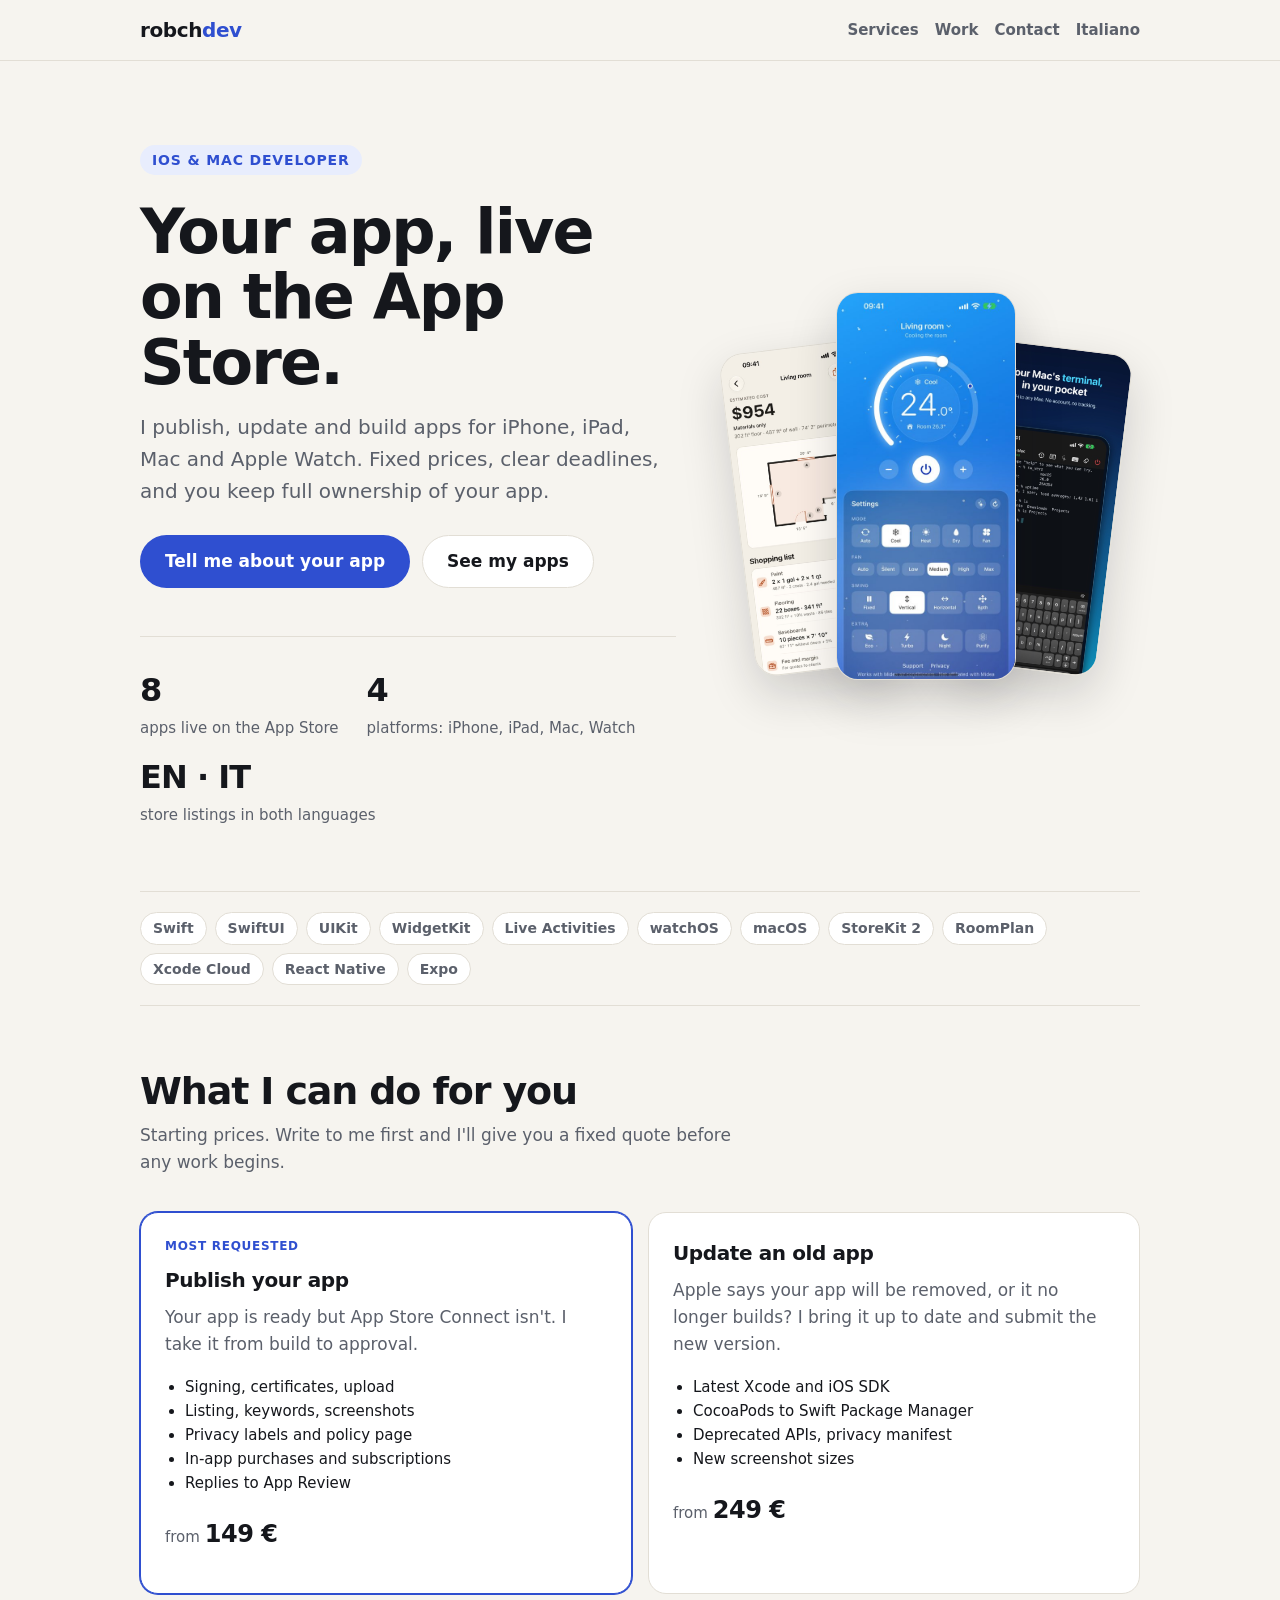
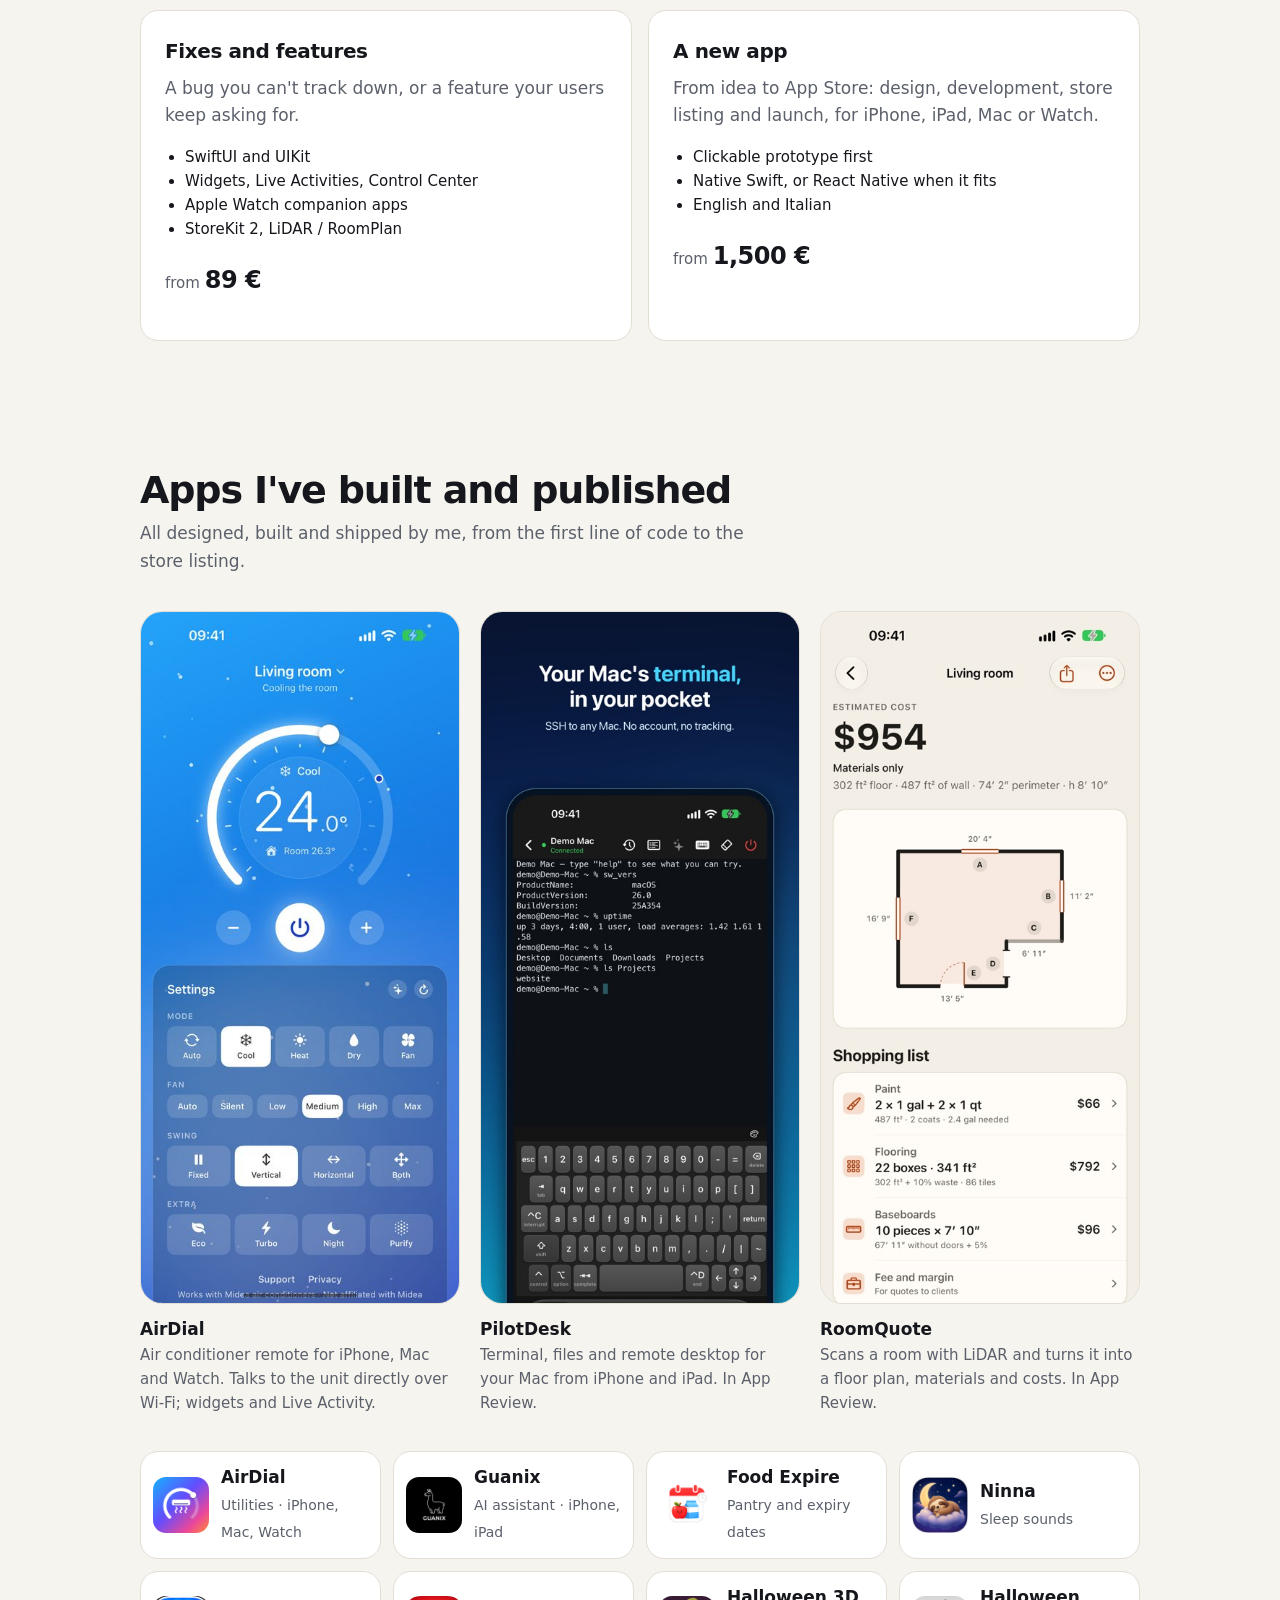
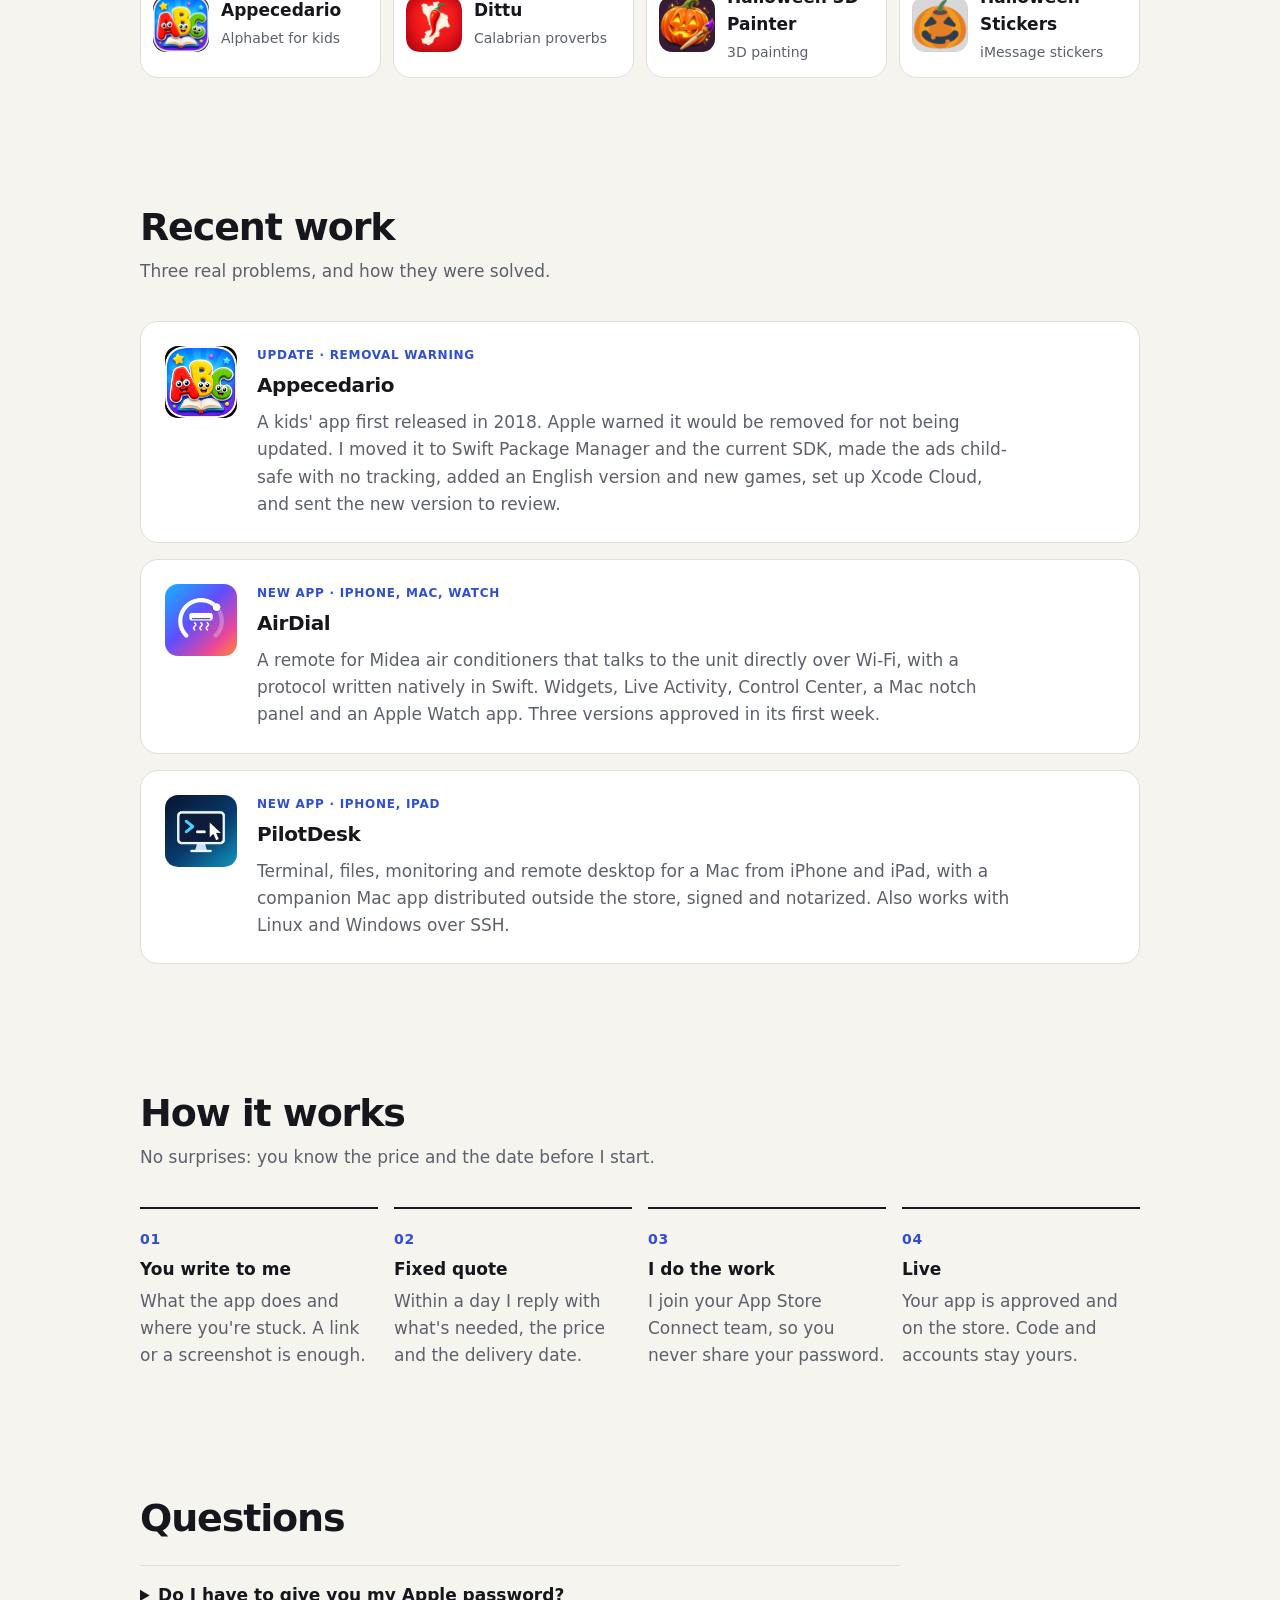
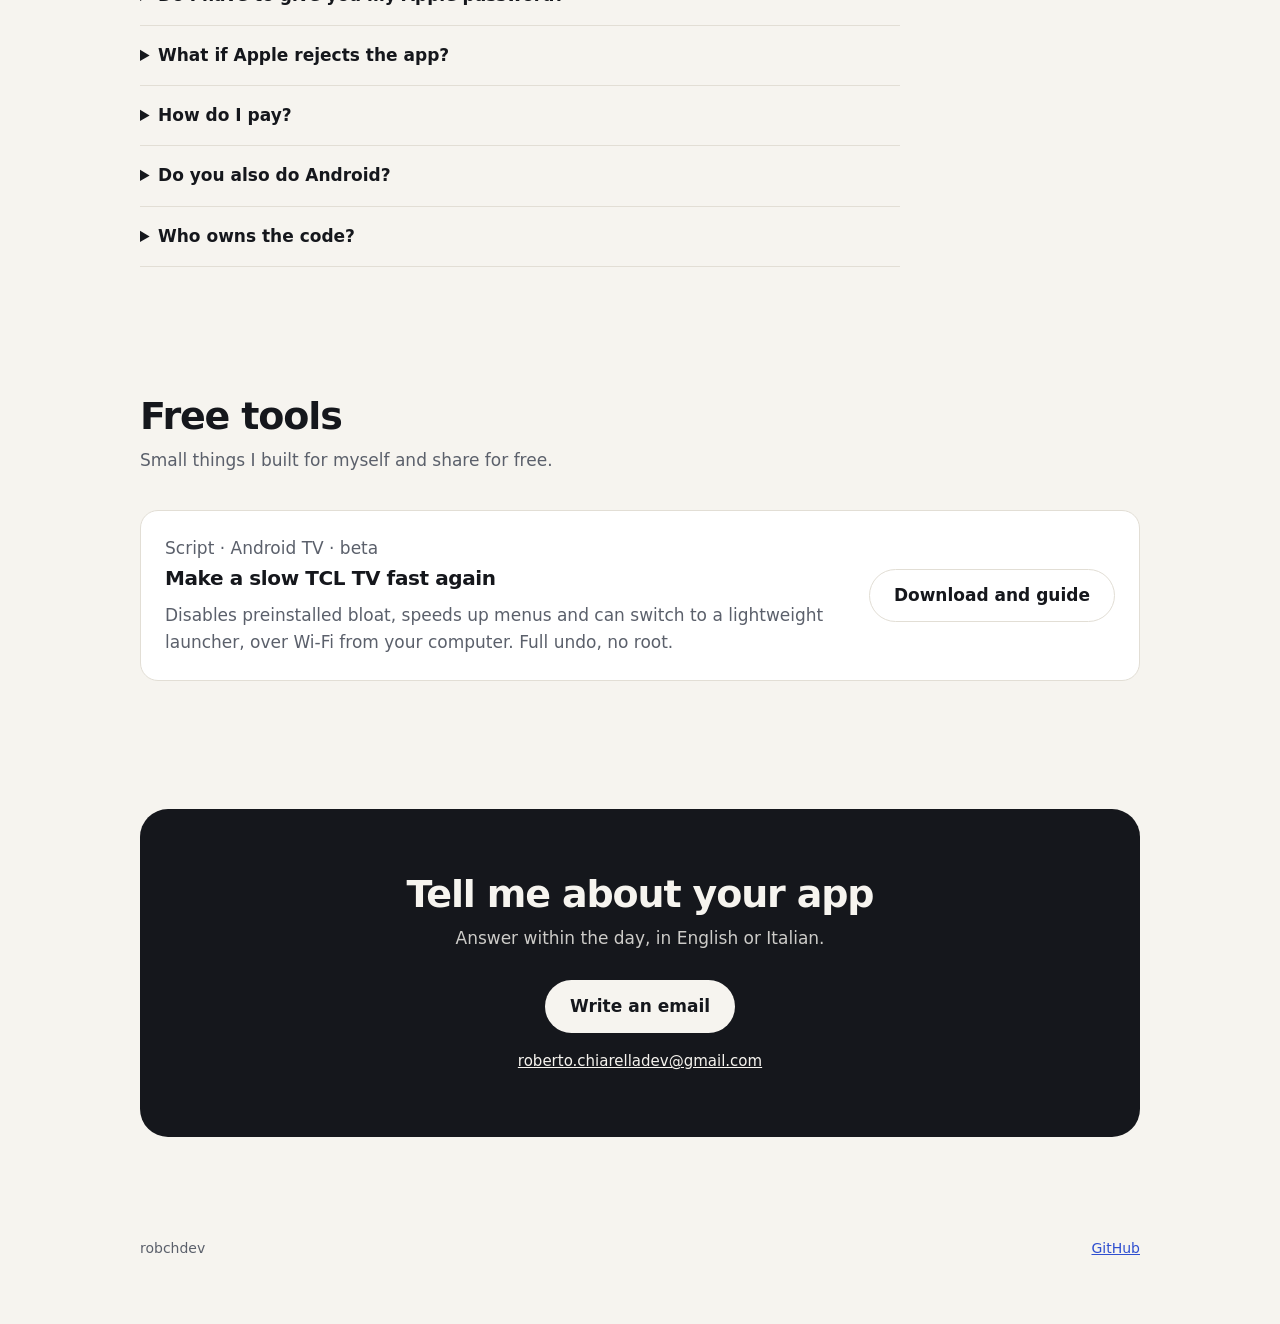
==== commit 248212ca: "Free tool: tcl-tv-boost script with guide Co-Authored-By: Claude Opus 5.5 <noreply@anthropic.com> Cl" ====
--- a/index.html
+++ b/index.html
@@ -5,6 +5,18 @@
 <meta name="viewport" content="width=device-width, initial-scale=1">
 <title>robchdev · iOS &amp; Mac apps</title>
 <meta name="description" content="iOS and Mac developer: I publish, update and build apps for iPhone, iPad, Mac and Apple Watch.">
+<meta property="og:type" content="website">
+<meta property="og:site_name" content="robchdev">
+<meta property="og:title" content="robchdev · La tua app, sull'App Store">
+<meta property="og:description" content="Pubblico, aggiorno e sviluppo app per iPhone, iPad, Mac e Apple Watch. 8 app mie in vendita sull'App Store. Prezzi fissi.">
+<meta property="og:url" content="https://robchdev.github.io/portfolio/">
+<meta property="og:image" content="https://robchdev.github.io/portfolio/og.jpg">
+<meta property="og:image:width" content="1200">
+<meta property="og:image:height" content="630">
+<meta property="og:image:alt" content="robchdev: sviluppatore iOS e Mac, con gli screenshot di AirDial, PilotDesk e RoomQuote">
+<meta property="og:locale" content="it_IT">
+<meta property="og:locale:alternate" content="en_US">
+<meta name="twitter:card" content="summary_large_image">
 <link rel="icon" href="apps/6822468442.png">
 <link rel="stylesheet" href="style.css">
 <script src="lang.js"></script>
@@ -206,6 +218,24 @@
     </div>
   </section>
 
+  <section id="tools">
+    <div class="wrap">
+      <h2 lang="en">Free tools</h2>
+      <h2 lang="it">Strumenti gratuiti</h2>
+      <p class="sub" lang="en">Small things I built for myself and share for free.</p>
+      <p class="sub" lang="it">Piccole cose fatte per me e condivise gratis.</p>
+      <article class="tool">
+        <div>
+          <p class="case-tag" lang="en">Script · Android TV · beta</p><p class="case-tag" lang="it">Script · Android TV · beta</p>
+          <h3 lang="en">Make a slow TCL TV fast again</h3><h3 lang="it">Rendi veloce una TV TCL lenta</h3>
+          <p lang="en">Disables preinstalled bloat, speeds up menus and can switch to a lightweight launcher, over Wi-Fi from your computer. Full undo, no root.</p>
+          <p lang="it">Disattiva le app preinstallate inutili, velocizza i menu e può passare a un launcher leggero, via Wi-Fi dal computer. Si annulla tutto, senza root.</p>
+        </div>
+        <a class="btn ghost" href="tools/tcl-tv-boost/"><span lang="en">Download and guide</span><span lang="it">Download e guida</span></a>
+      </article>
+    </div>
+  </section>
+
   <section id="contact">
     <div class="wrap">
       <div class="contact">
--- a/style.css
+++ b/style.css
@@ -4,6 +4,7 @@
   --accent:#2F4FD0; --accent-ink:#FFFFFF; --tint:#E8EDFD;
   /* type */
   --font:-apple-system,BlinkMacSystemFont,"Inter",system-ui,sans-serif;
+  --mono:ui-monospace,"SF Mono",Menlo,Consolas,monospace;
   --text-xs:12px; --text-sm:14px; --text-md:15px; --text-base:17px; --text-lg:20px; --text-xl:24px; --text-stat:32px;
   --text-h2:clamp(28px, 4vw, 38px); --text-h1:clamp(36px, 6vw, 62px);
   --lh-tight:1.05; --lh-head:1.15; --lh-body:1.6;
@@ -13,7 +14,7 @@
   --s1:4px; --s2:8px; --s3:12px; --s4:16px; --s5:20px; --s6:24px; --s7:28px; --s8:36px; --s9:48px; --s10:64px; --s11:84px;
   /* shape */
   --hair:1px; --rule:2px; --radius-sm:13px; --radius:18px; --radius-lg:22px; --radius-xl:28px; --pill:999px;
-  --icon:56px; --col-card:400px; --art-w:150px; --art-tilt:7deg; --art-lift:28px; --case-icon:72px; --faq-w:760px; --shot-peek:72%; --col-app:230px; --col-step:210px; --bar-h:60px; --measure:56ch; --page:1040px;
+  --icon:56px; --col-card:400px; --art-w:150px; --art-tilt:7deg; --art-lift:28px; --case-icon:72px; --faq-w:760px; --shot-peek:72%; --col-app:230px; --col-step:210px; --bar-h:60px; --measure:56ch; --page:1040px; --guide:760px; --term-bg:#0D1117; --term-ink:#E6EDF3;
 }
 @media (prefers-color-scheme:dark) {
   :root { --bg:#101216; --surface:#181B21; --ink:#F1F2F4; --soft:#A3A9B4; --line:#2A2E36;
@@ -133,3 +134,31 @@
 
 footer { padding:var(--s8) 0 var(--s10); color:var(--soft); font-size:var(--text-sm); }
 footer .wrap { display:flex; flex-wrap:wrap; gap:var(--s2) var(--s6); justify-content:space-between; }
+
+/* Tools teaser on the home page */
+.tool { display:grid; grid-template-columns:1fr auto; gap:var(--s5); align-items:center; background:var(--surface); border:var(--hair) solid var(--line); border-radius:var(--radius); padding:var(--s6); }
+.tool h3 { margin:0 0 var(--s2); font-size:var(--text-lg); letter-spacing:var(--track-snug); }
+.tool p { margin:0; color:var(--soft); max-width:70ch; }
+@media (max-width:620px) { .tool { grid-template-columns:1fr; } }
+
+/* Guide pages */
+.guide { max-width:var(--guide); }
+.guide h2 { font-size:var(--text-xl); letter-spacing:var(--track-snug); margin:var(--s9) 0 var(--s3); }
+.guide h3 { font-size:var(--text-base); margin:var(--s6) 0 var(--s2); }
+.guide p, .guide li { color:var(--soft); }
+.guide strong { color:var(--ink); }
+.guide ol, .guide ul { padding-left:var(--s6); }
+.guide li { margin-bottom:var(--s2); }
+.guide code { font-family:var(--mono); font-size:.9em; background:var(--tint); color:var(--ink); padding:0 var(--s1); border-radius:var(--s1); }
+.guide pre { font-family:var(--mono); font-size:var(--text-sm); line-height:var(--lh-body); background:var(--term-bg); color:var(--term-ink); padding:var(--s4) var(--s5); border-radius:var(--radius-sm); overflow-x:auto; margin:var(--s3) 0 var(--s5); }
+.guide pre code { background:none; color:inherit; padding:0; }
+.guide figure { margin:var(--s5) 0 var(--s7); }
+.guide figure img { width:100%; height:auto; display:block; border-radius:var(--radius-sm); }
+.guide figcaption { margin-top:var(--s2); font-size:var(--text-sm); color:var(--soft); }
+.note { background:var(--tint); border-radius:var(--radius-sm); padding:var(--s4) var(--s5); margin:var(--s5) 0; }
+.note p { margin:0; color:var(--ink); }
+.guide table { width:100%; border-collapse:collapse; font-size:var(--text-md); margin:var(--s3) 0 var(--s5); }
+.guide th, .guide td { text-align:left; padding:var(--s2) var(--s3) var(--s2) 0; border-bottom:var(--hair) solid var(--line); vertical-align:top; }
+.guide th { color:var(--ink); }
+.guide td { color:var(--soft); }
+.guide .actions { margin:var(--s6) 0; }
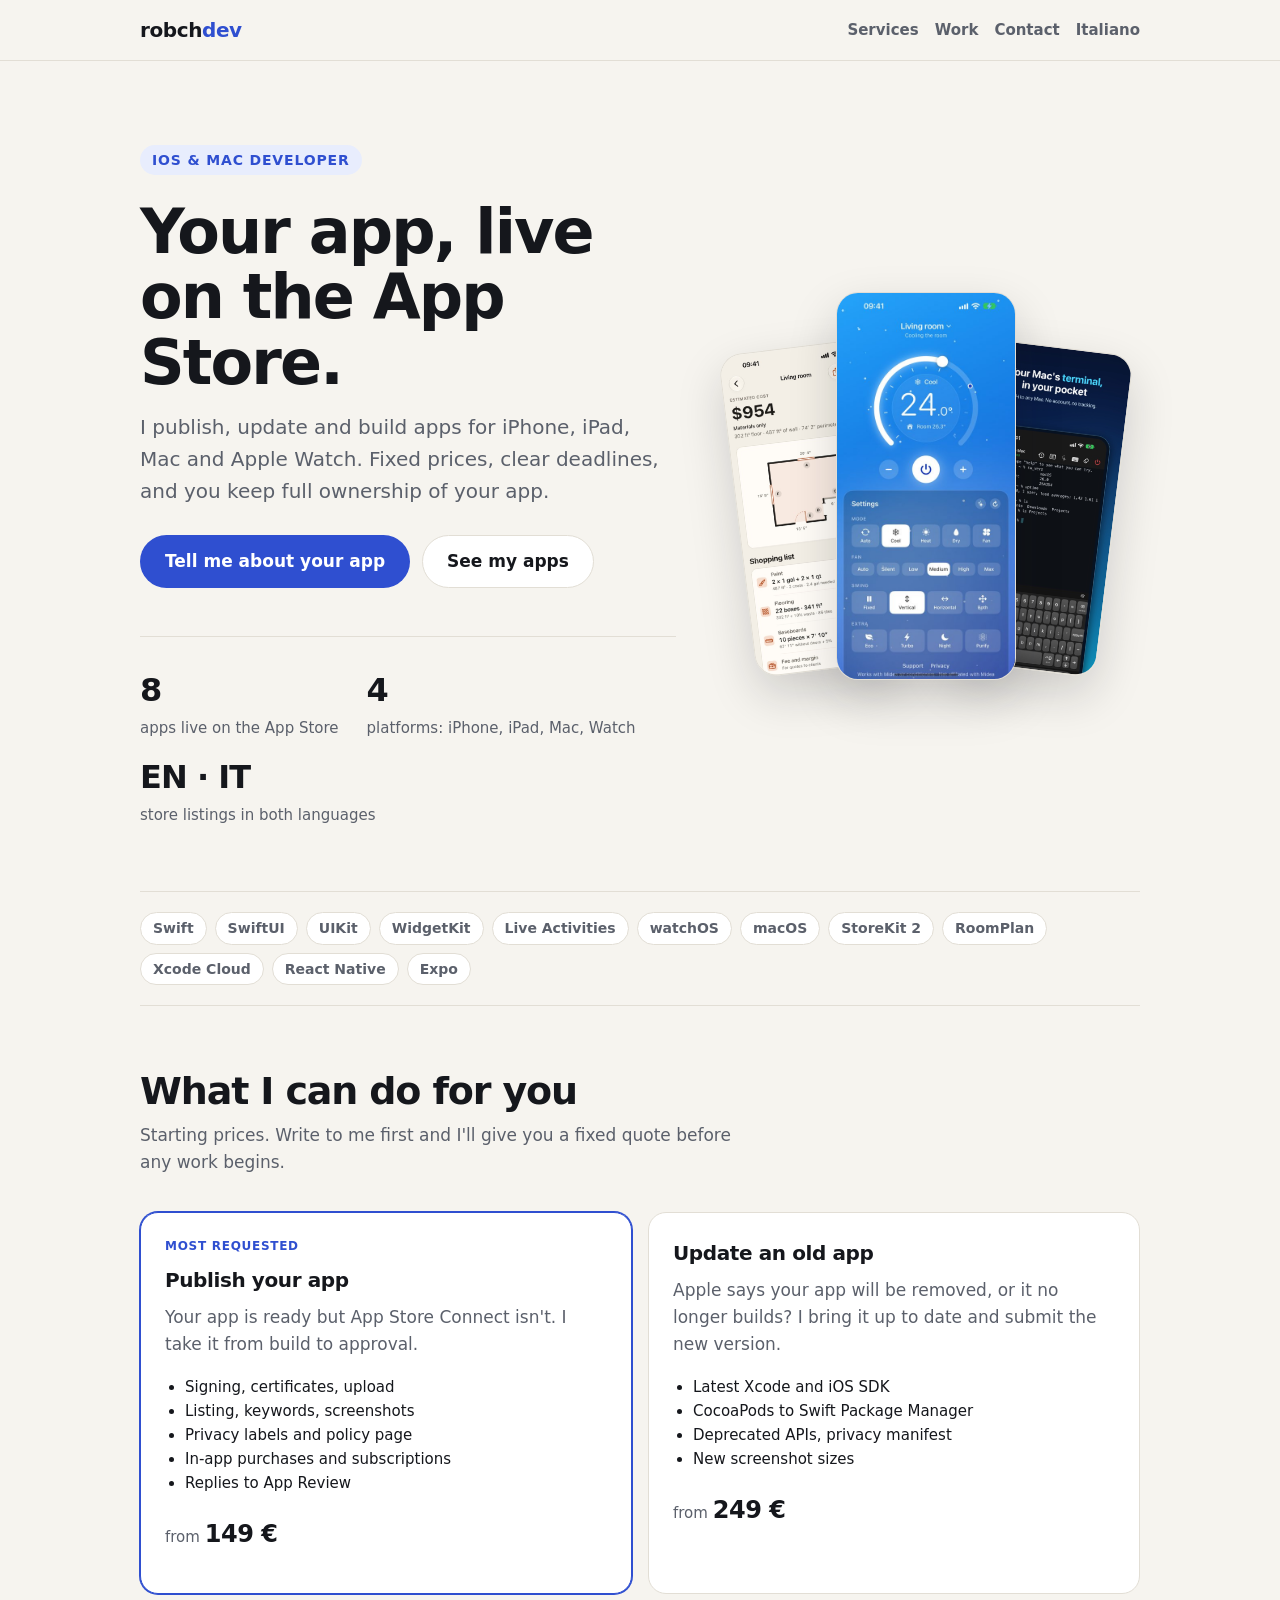
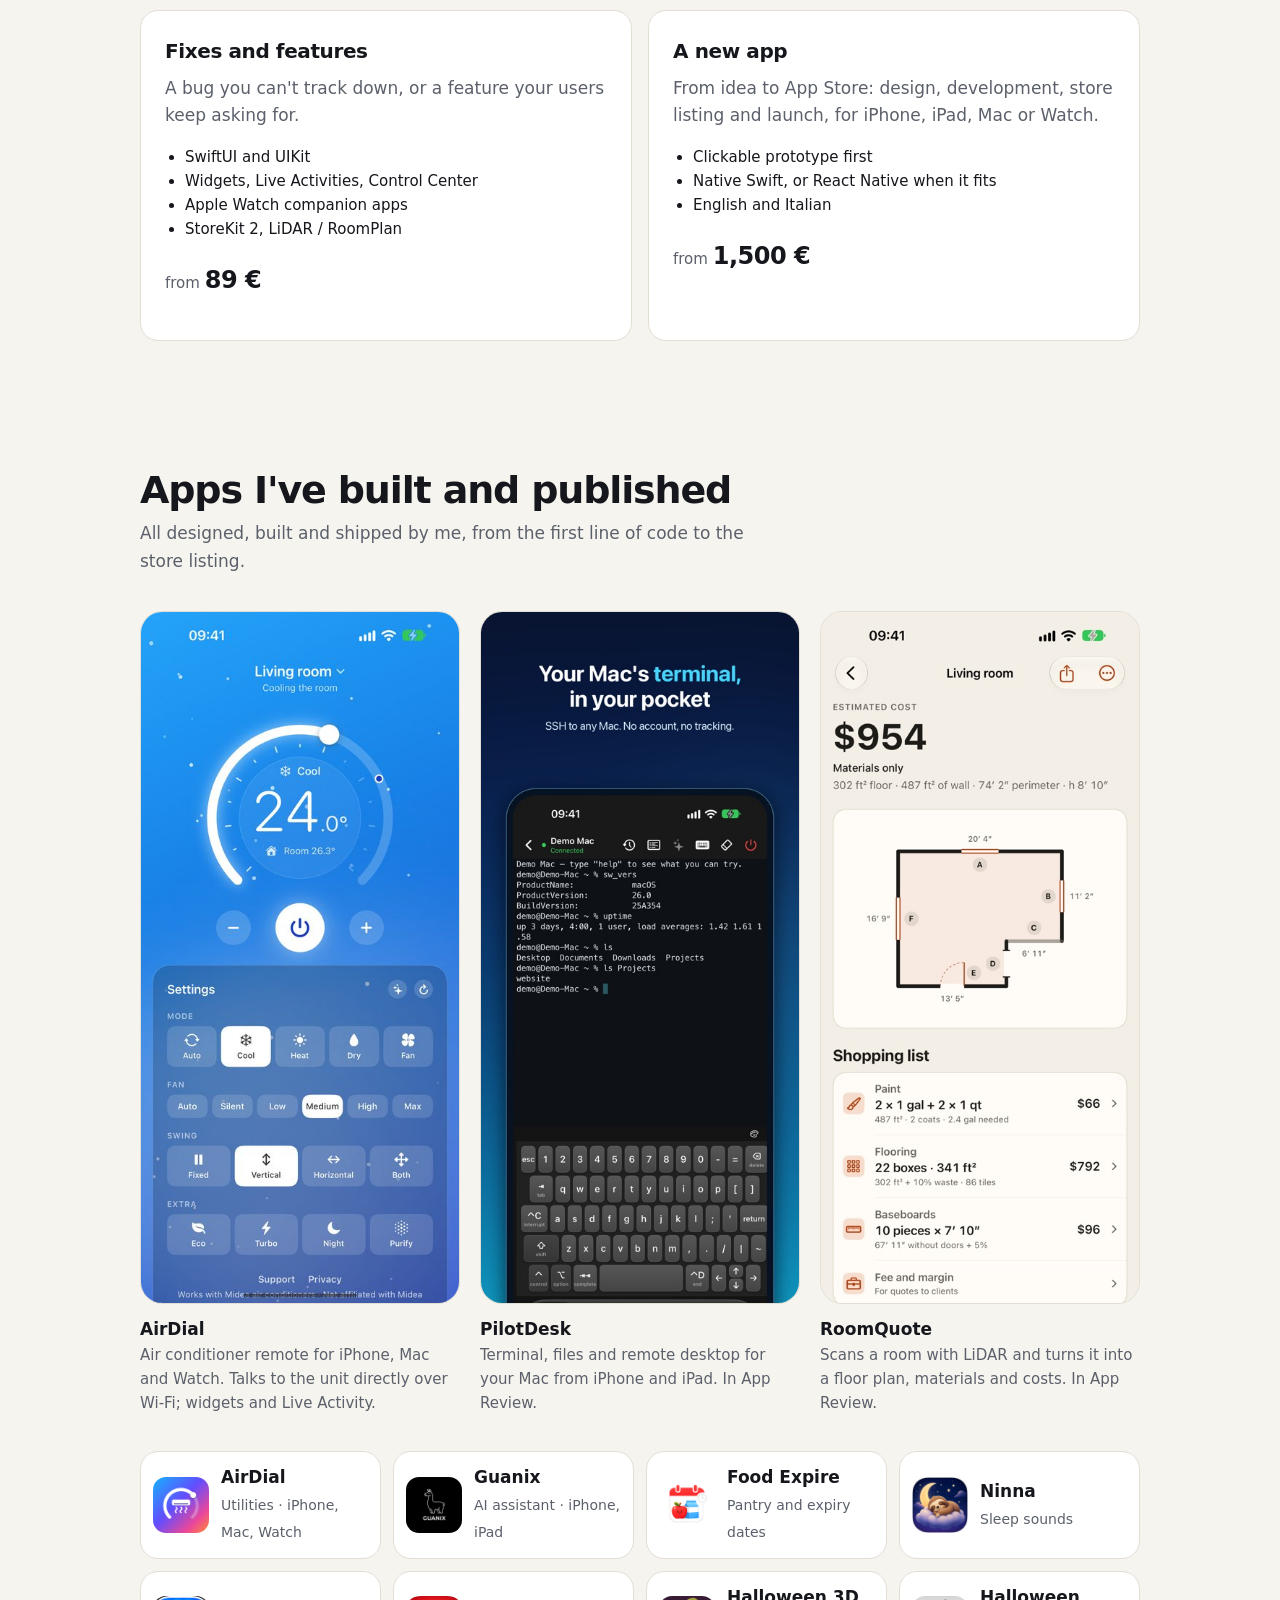
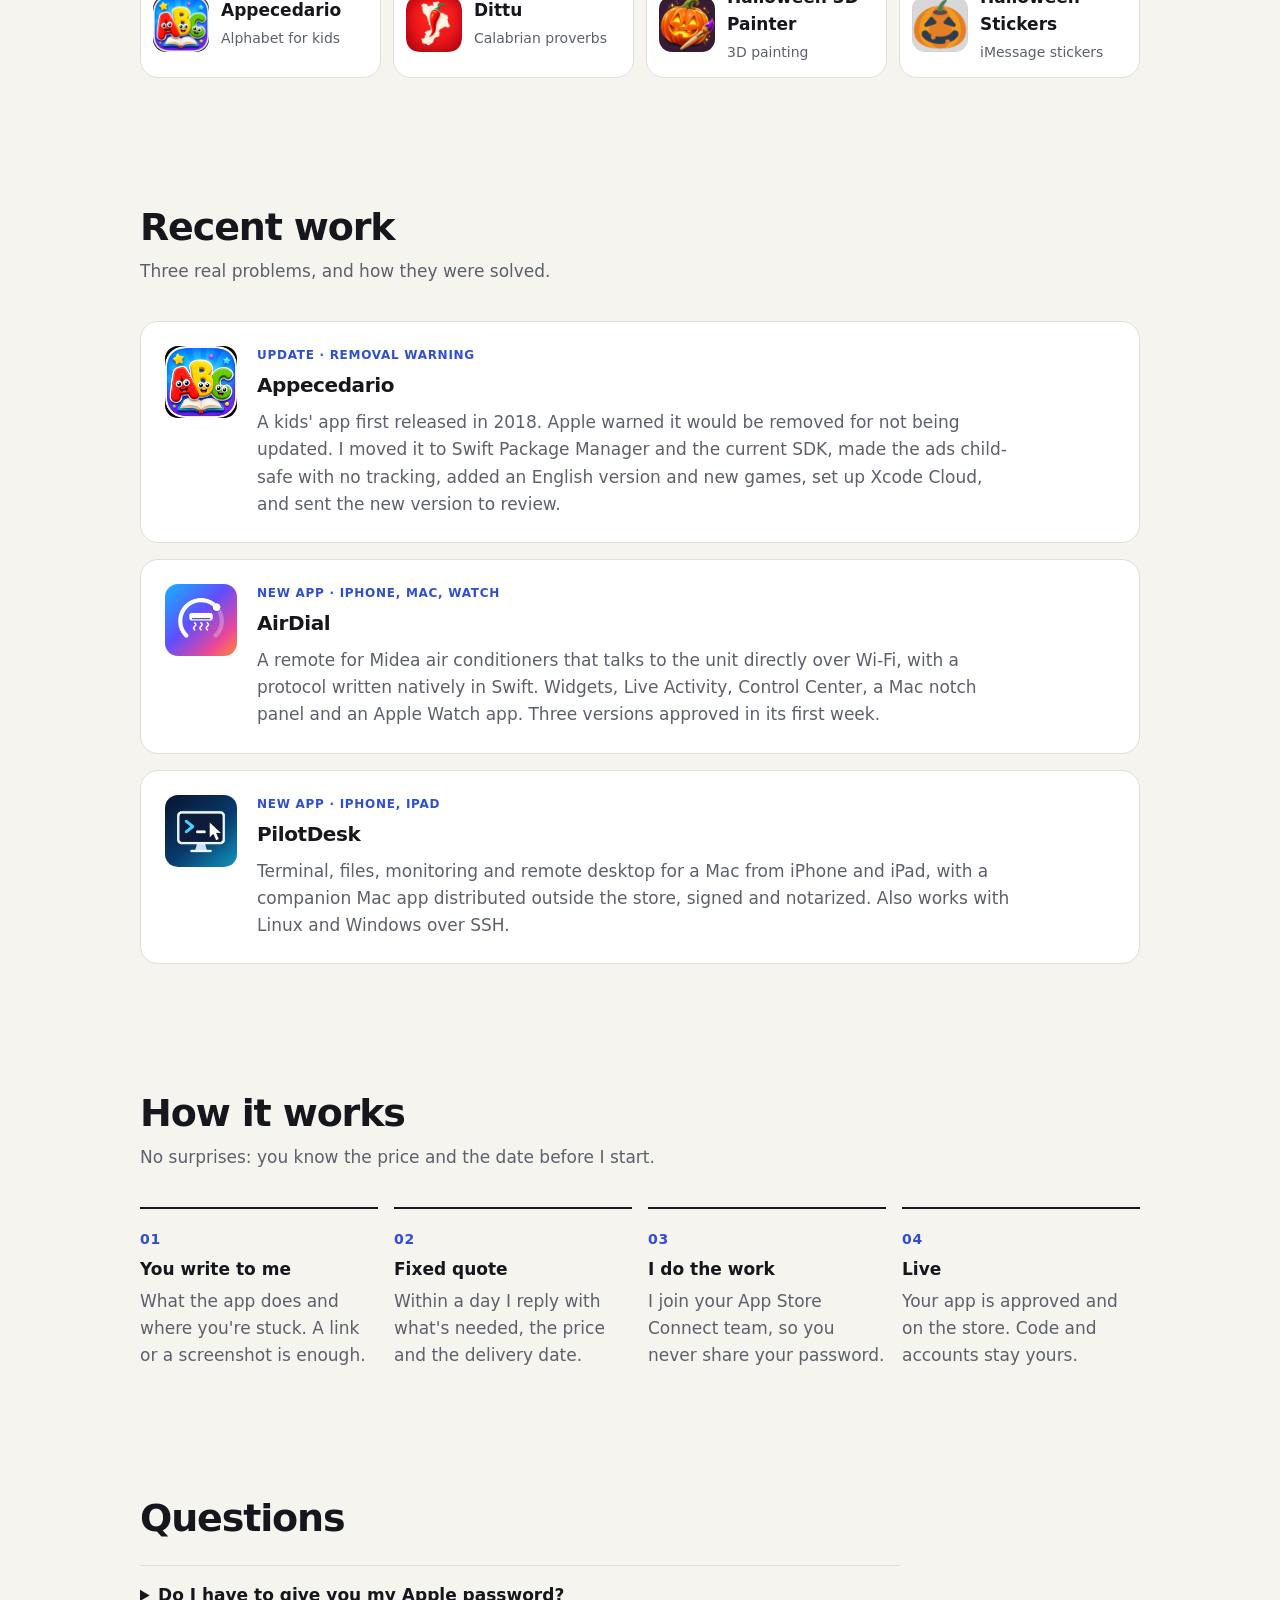
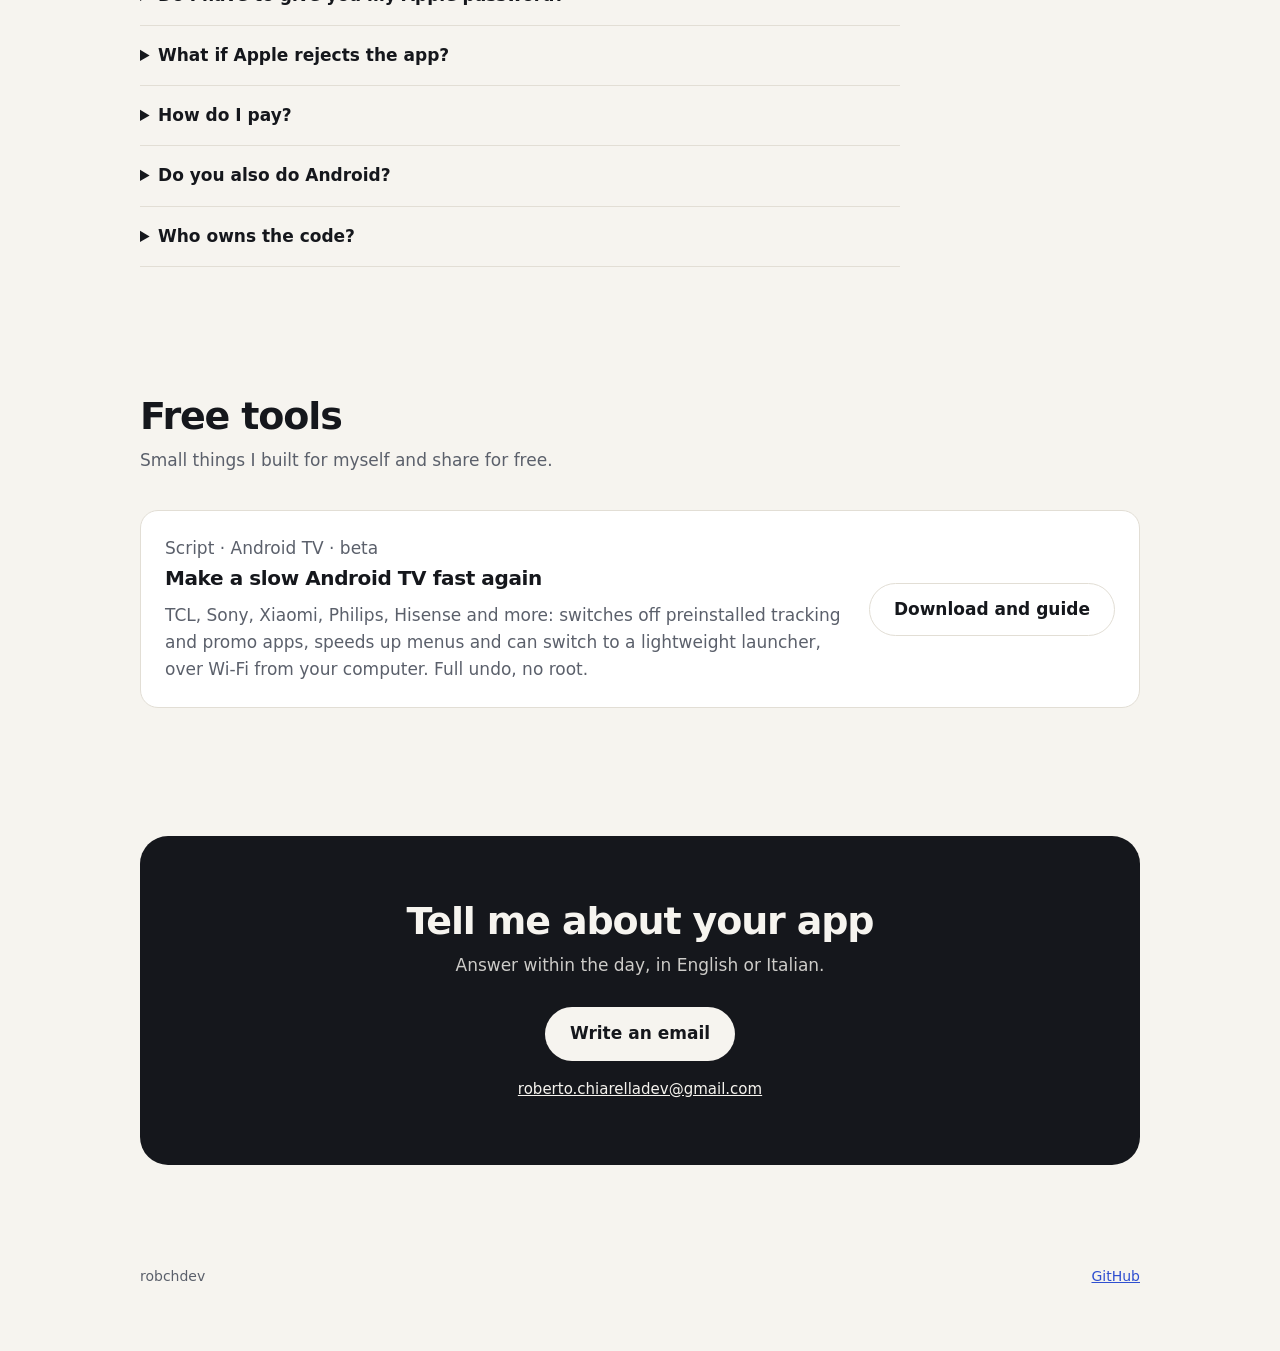
==== commit 1c72bdf1: "tv-boost page: most Android TV brands, --scan, fixed FAQ titles Co-Authored-By: Claude Opus 5.5 <nor" ====
--- a/index.html
+++ b/index.html
@@ -227,9 +227,9 @@
       <article class="tool">
         <div>
           <p class="case-tag" lang="en">Script · Android TV · beta</p><p class="case-tag" lang="it">Script · Android TV · beta</p>
-          <h3 lang="en">Make a slow TCL TV fast again</h3><h3 lang="it">Rendi veloce una TV TCL lenta</h3>
-          <p lang="en">Disables preinstalled bloat, speeds up menus and can switch to a lightweight launcher, over Wi-Fi from your computer. Full undo, no root.</p>
-          <p lang="it">Disattiva le app preinstallate inutili, velocizza i menu e può passare a un launcher leggero, via Wi-Fi dal computer. Si annulla tutto, senza root.</p>
+          <h3 lang="en">Make a slow Android TV fast again</h3><h3 lang="it">Rendi veloce una Android TV lenta</h3>
+          <p lang="en">TCL, Sony, Xiaomi, Philips, Hisense and more: switches off preinstalled tracking and promo apps, speeds up menus and can switch to a lightweight launcher, over Wi-Fi from your computer. Full undo, no root.</p>
+          <p lang="it">TCL, Sony, Xiaomi, Philips, Hisense e altre: spegne le app preinstallate di tracciamento e promozione, velocizza i menu e può passare a un launcher leggero, via Wi-Fi dal computer. Si annulla tutto, senza root.</p>
         </div>
         <a class="btn ghost" href="tools/tcl-tv-boost/"><span lang="en">Download and guide</span><span lang="it">Download e guida</span></a>
       </article>
--- a/style.css
+++ b/style.css
@@ -162,3 +162,34 @@
 .guide th { color:var(--ink); }
 .guide td { color:var(--soft); }
 .guide .actions { margin:var(--s6) 0; }
+
+/* Tool page: visual layout */
+.tool-hero { display:grid; grid-template-columns:minmax(0, 1fr) minmax(0, 1fr); gap:var(--s8); align-items:center; padding-top:var(--s10); padding-bottom:var(--s8); }
+.tool-hero h1 { font-size:var(--text-h1); line-height:var(--lh-tight); letter-spacing:var(--track-tight); margin:var(--s5) 0 var(--s4); }
+.tool-hero img, .wide-figure img, .stepcard img { width:100%; height:auto; display:block; border-radius:var(--radius-lg); background:var(--surface); }
+.perks { list-style:none; padding:0; margin:var(--s6) 0 0; display:grid; gap:var(--s2); }
+.perks li { color:var(--soft); padding-left:var(--s6); position:relative; }
+.perks li::before { content:""; position:absolute; left:0; top:.55em; width:var(--s3); height:var(--s3); border-radius:var(--pill); background:var(--accent); }
+.perks strong { color:var(--ink); }
+.wide-figure { margin:0; }
+.wide-figure figcaption { margin-top:var(--s3); font-size:var(--text-md); color:var(--soft); text-align:center; }
+.stepcards { display:grid; gap:var(--s5); counter-reset:sc; }
+.stepcard { display:grid; grid-template-columns:minmax(0, 5fr) minmax(0, 7fr); gap:var(--s7); align-items:center; background:var(--surface); border:var(--hair) solid var(--line); border-radius:var(--radius-lg); padding:var(--s5); }
+.stepcard .num { counter-increment:sc; font-size:var(--text-sm); font-weight:var(--weight-heavy); letter-spacing:var(--track-caps); color:var(--accent); text-transform:uppercase; }
+.stepcard .num::after { content:" " counter(sc); }
+.stepcard h3 { font-size:var(--text-xl); letter-spacing:var(--track-snug); margin:var(--s1) 0 var(--s3); }
+.stepcard p, .stepcard li { color:var(--soft); }
+.stepcard p { margin:0 0 var(--s3); }
+.stepcard ul, .stepcard ol { margin:0 0 var(--s3); padding-left:var(--s5); }
+.stepcard strong { color:var(--ink); }
+.stepcard code { font-family:var(--mono); font-size:.9em; background:var(--tint); color:var(--ink); padding:0 var(--s1); border-radius:var(--s1); }
+.stepcard pre { font-family:var(--mono); font-size:var(--text-sm); background:var(--term-bg); color:var(--term-ink); padding:var(--s3) var(--s4); border-radius:var(--radius-sm); overflow-x:auto; margin:0 0 var(--s3); }
+.stepcard pre code { background:none; color:inherit; padding:0; }
+.expert { background:var(--surface); border:var(--hair) solid var(--line); border-radius:var(--radius-lg); padding:var(--s4) var(--s6); }
+.expert summary { cursor:pointer; font-weight:var(--weight-bold); }
+.expert[open] summary { margin-bottom:var(--s4); }
+@media (max-width:820px) {
+  .tool-hero { grid-template-columns:minmax(0, 1fr); padding-top:var(--s9); }
+  .tool-hero .art { order:-1; }
+  .stepcard { grid-template-columns:minmax(0, 1fr); gap:var(--s4); }
+}
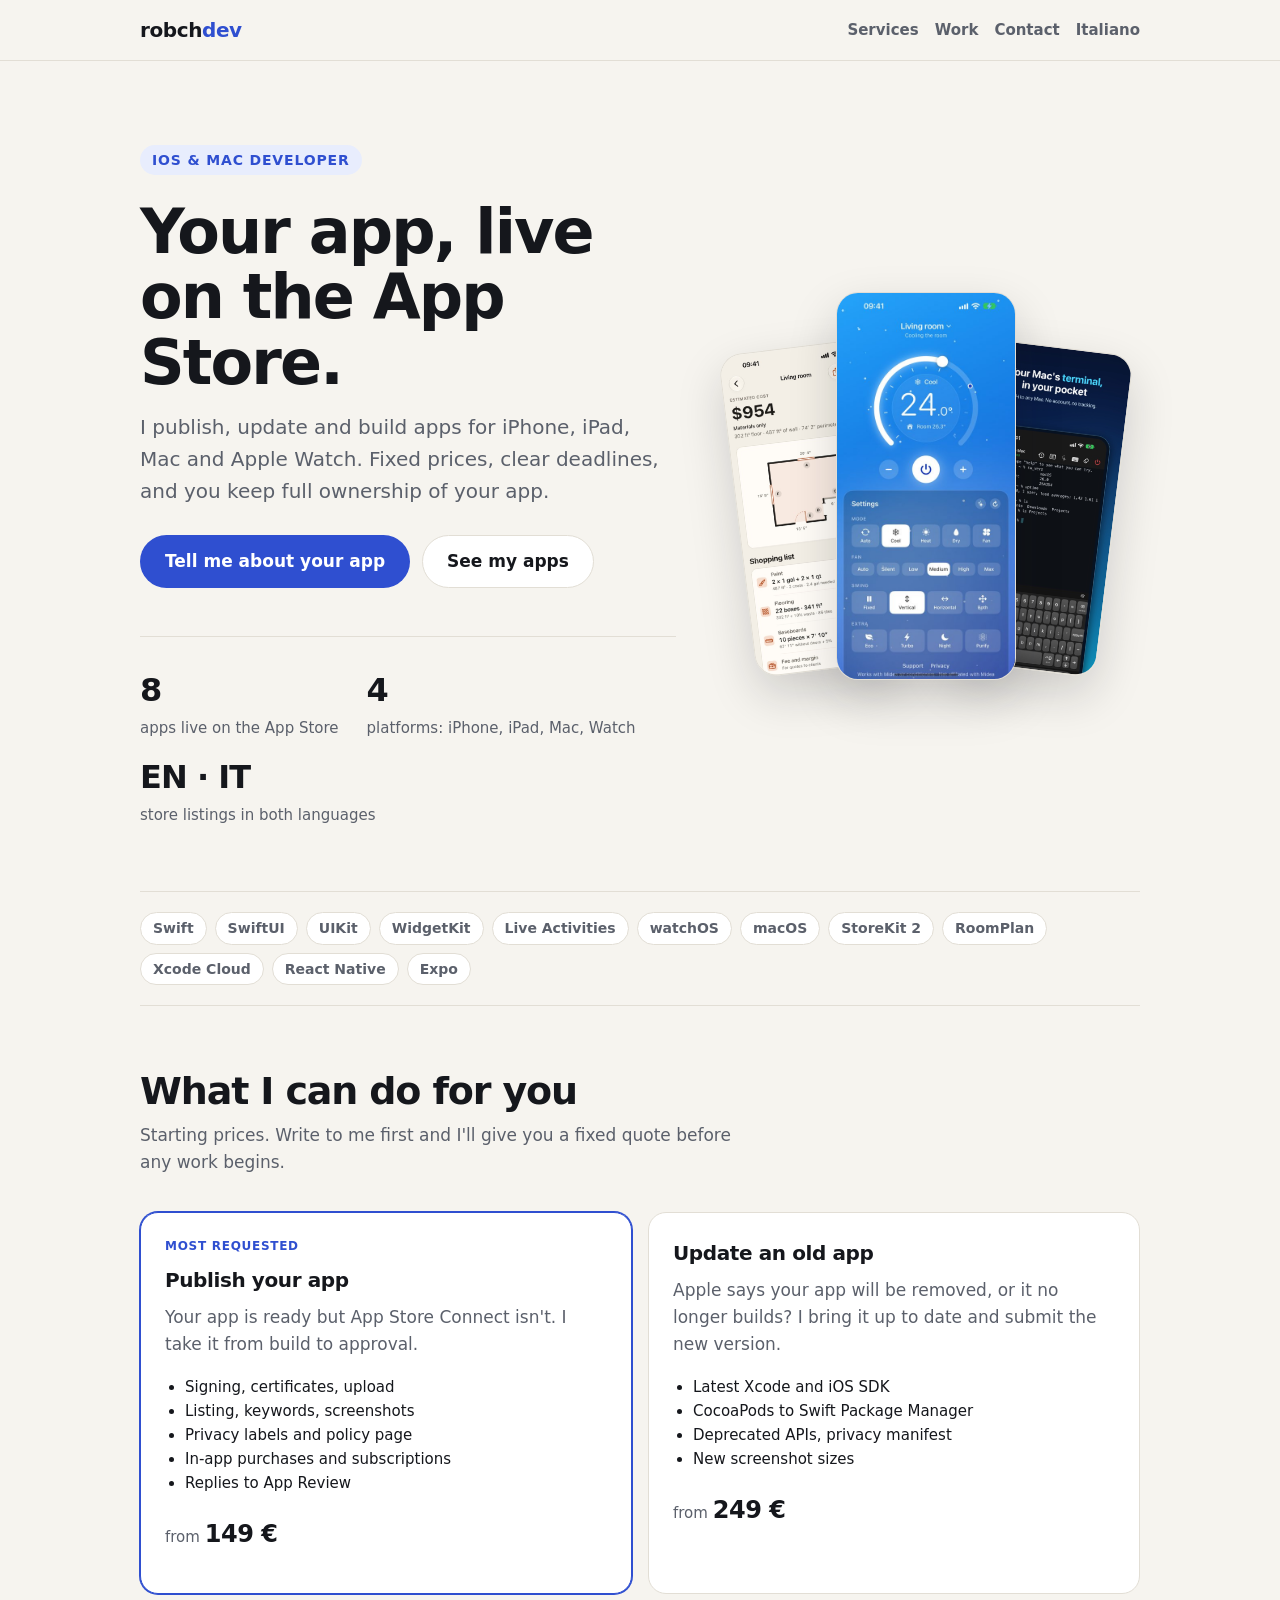
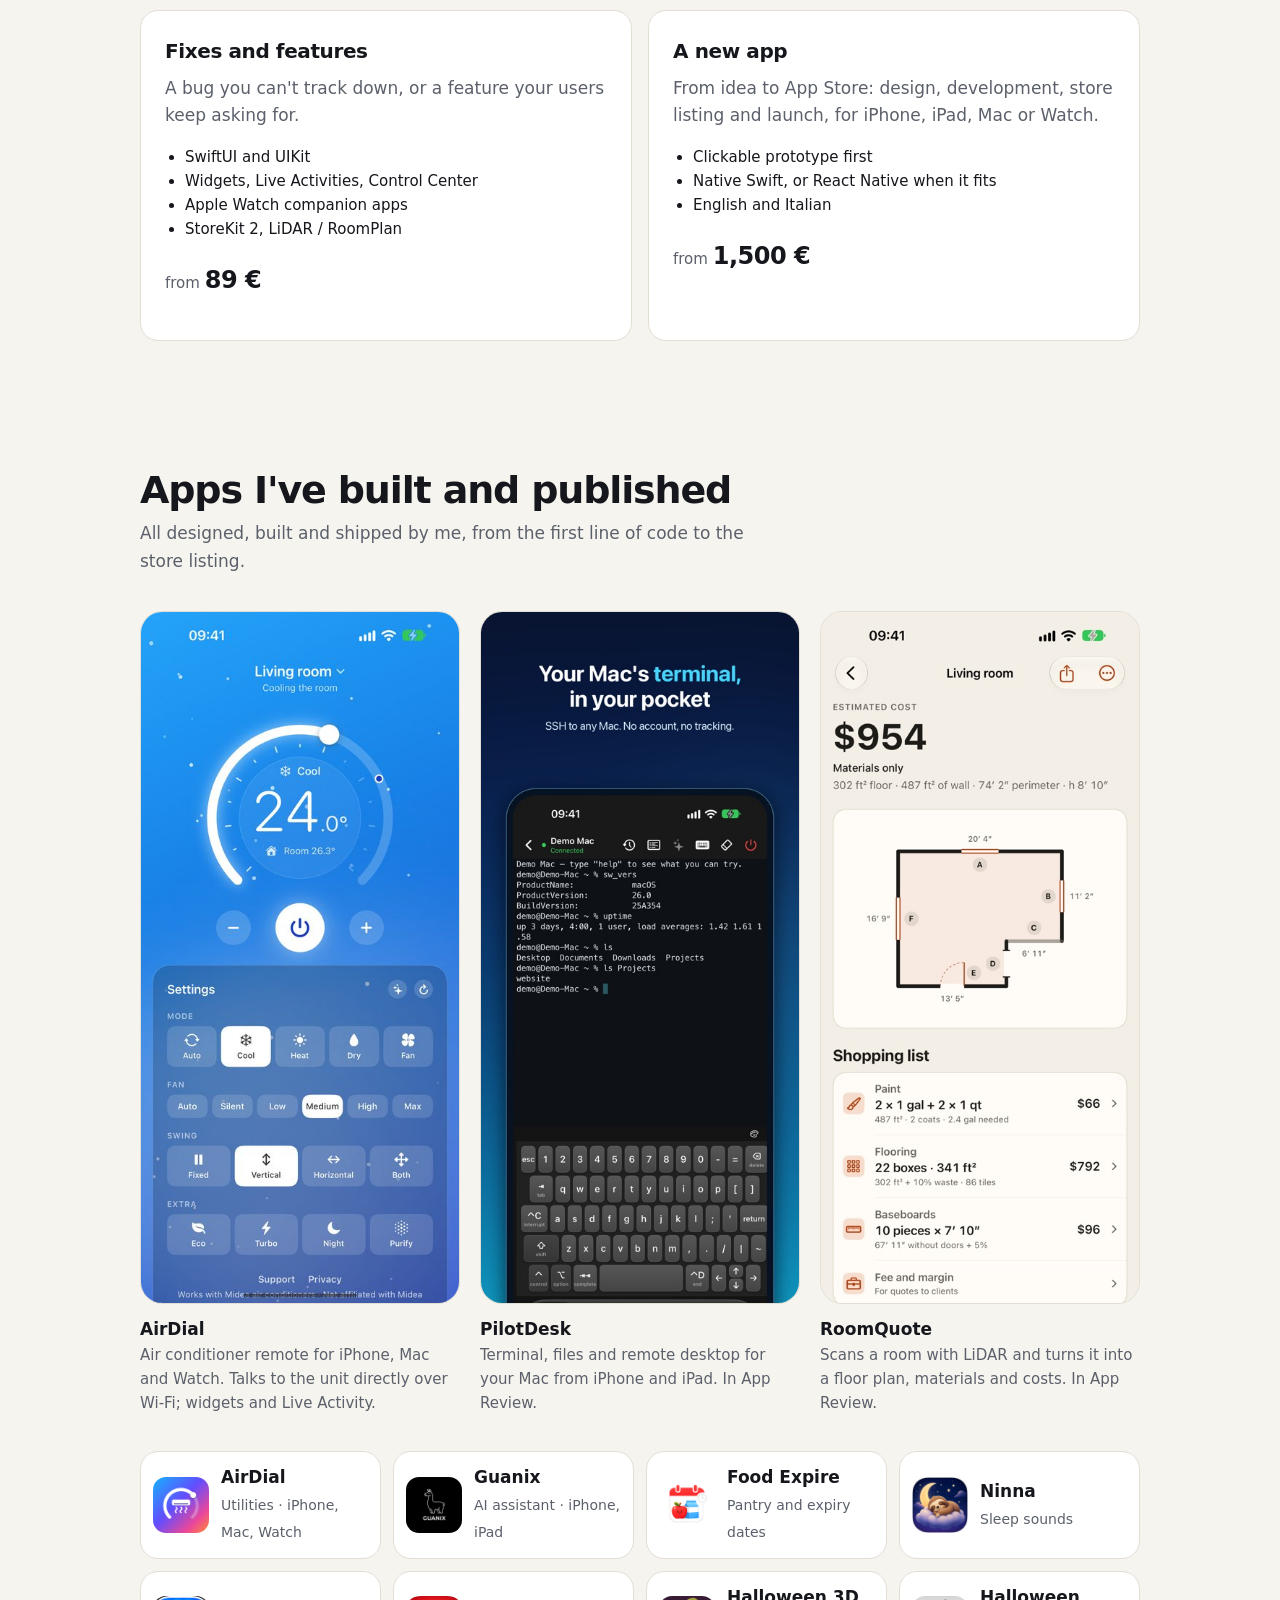
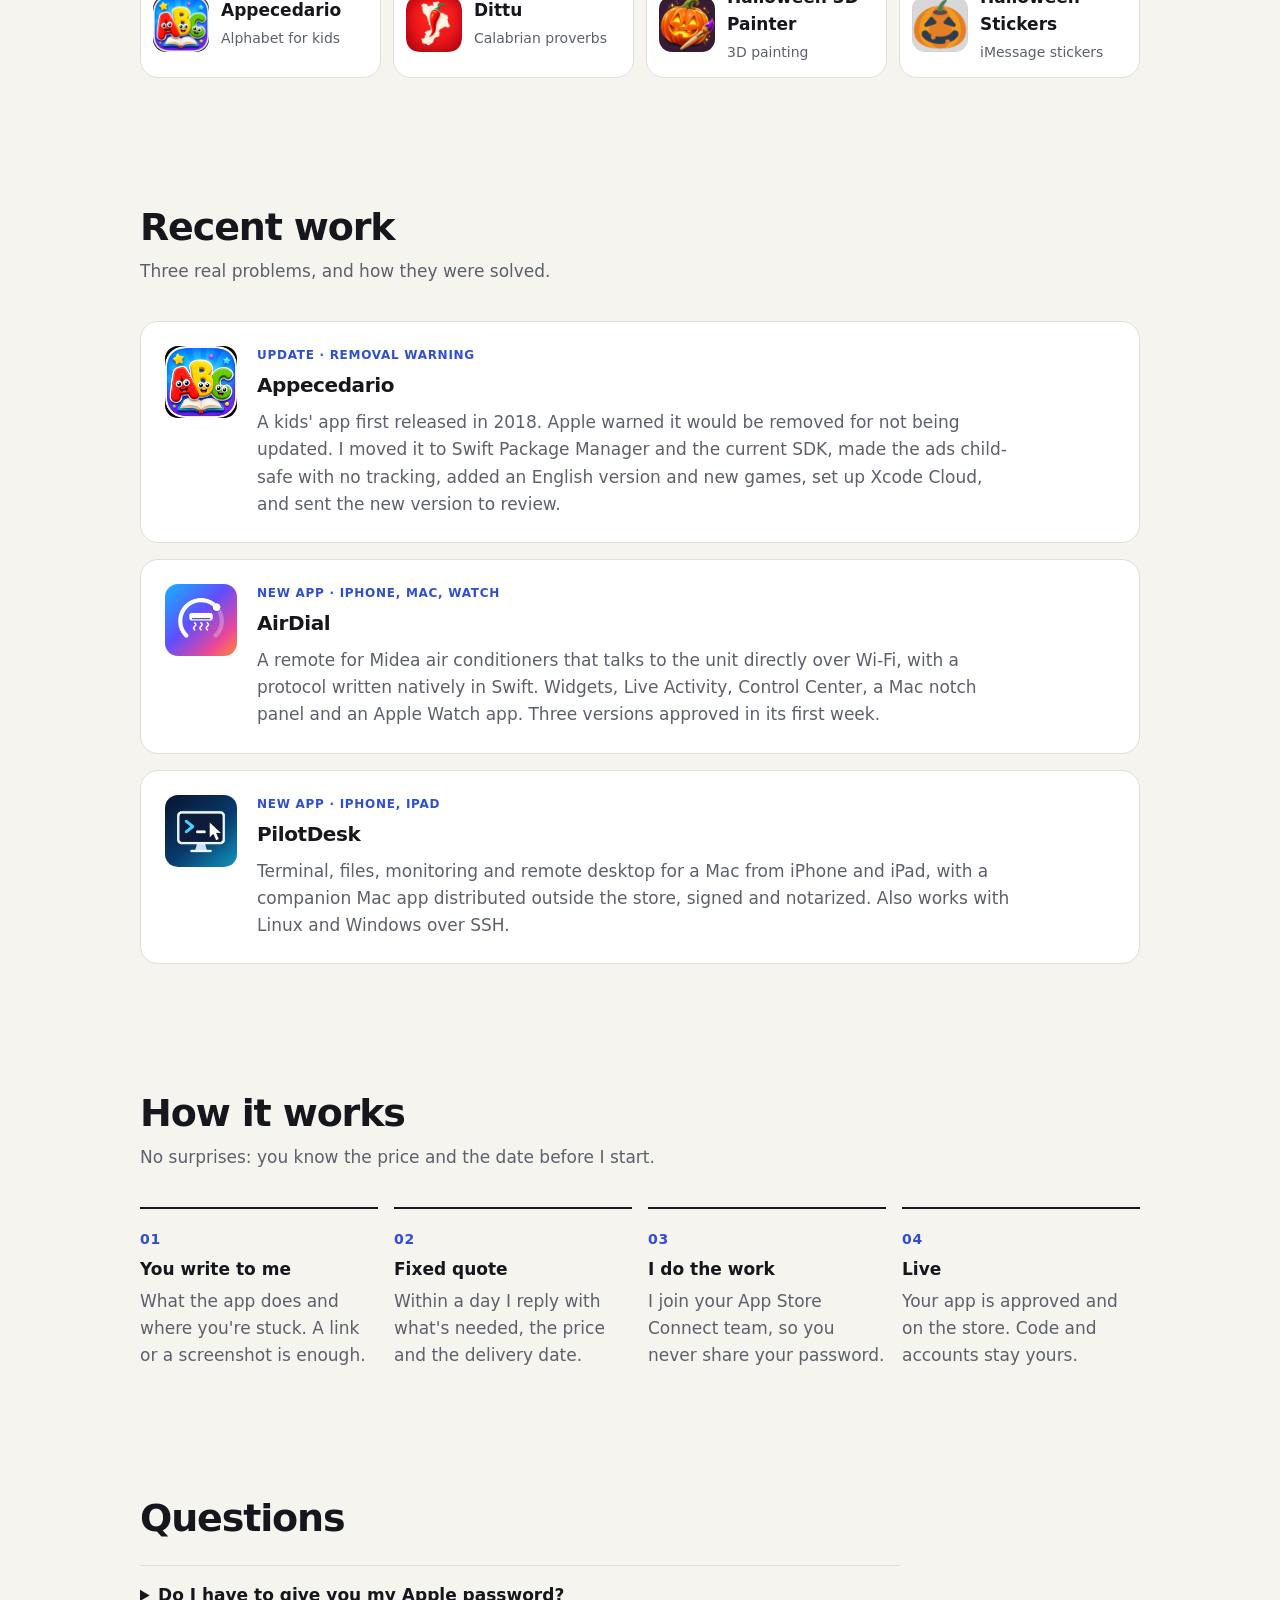
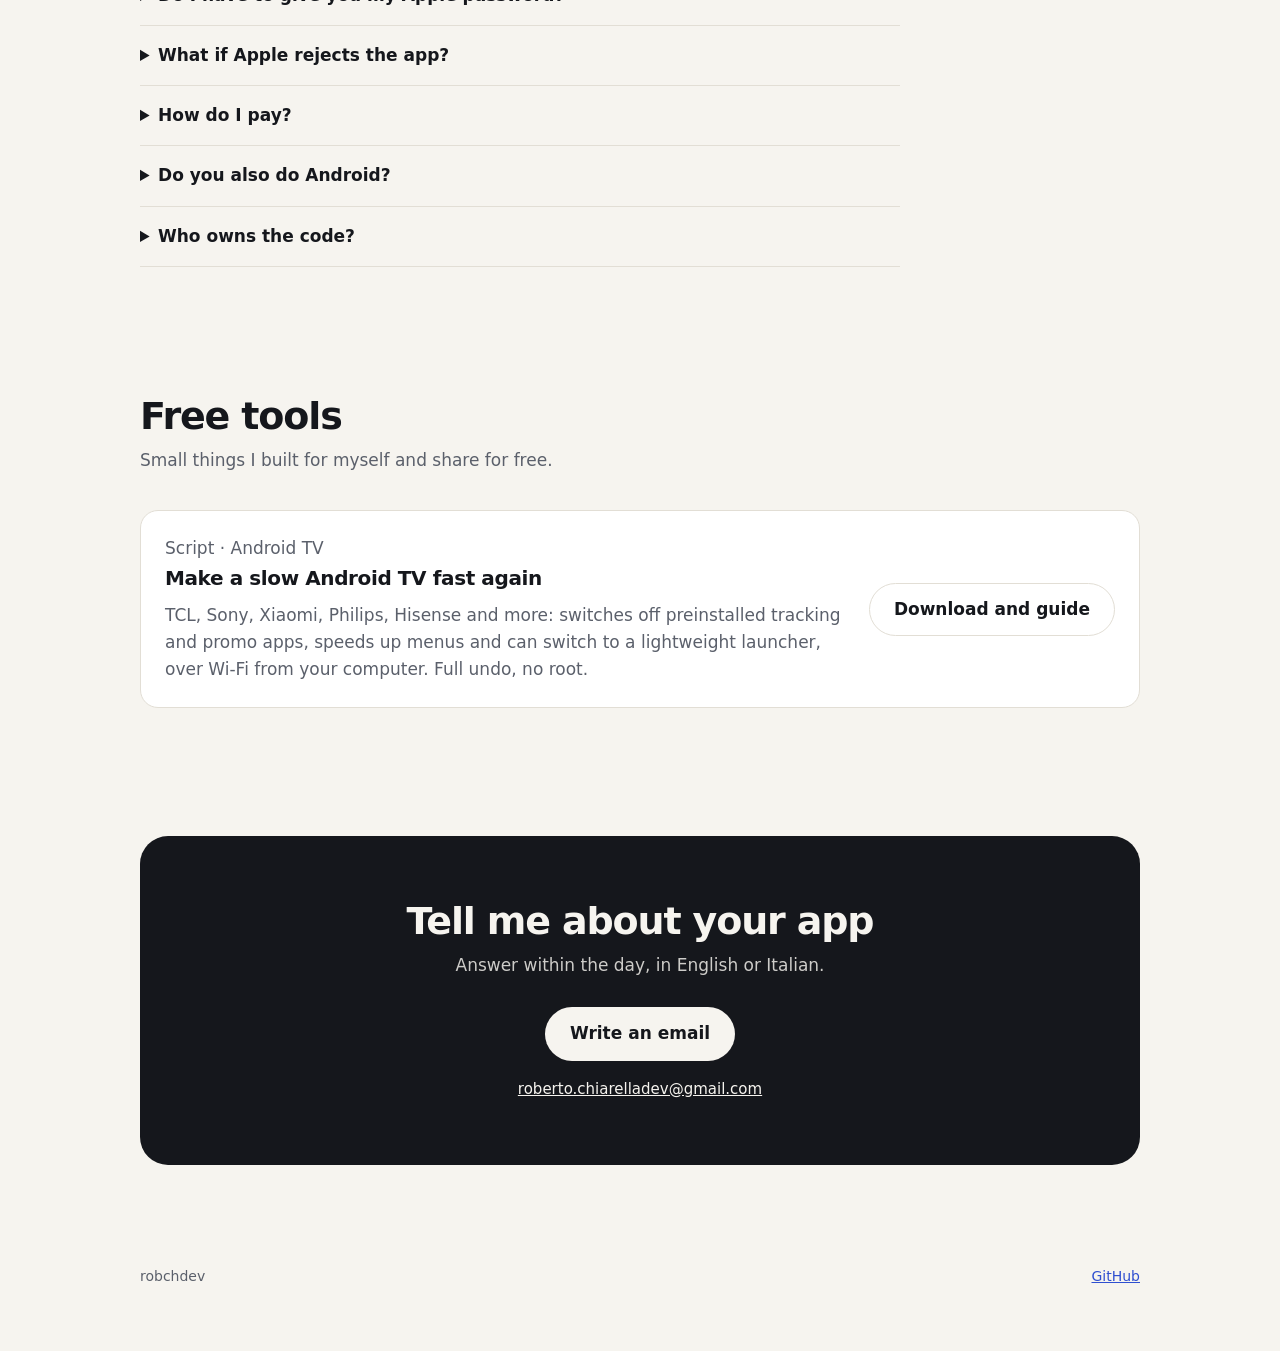
==== commit 1000d7e1: "TV boost: tested on a real TCL, drop beta label Co-Authored-By: Claude Opus 5.5 <noreply@anthropic.c" ====
--- a/index.html
+++ b/index.html
@@ -226,7 +226,7 @@
       <p class="sub" lang="it">Piccole cose fatte per me e condivise gratis.</p>
       <article class="tool">
         <div>
-          <p class="case-tag" lang="en">Script · Android TV · beta</p><p class="case-tag" lang="it">Script · Android TV · beta</p>
+          <p class="case-tag" lang="en">Script · Android TV</p><p class="case-tag" lang="it">Script · Android TV</p>
           <h3 lang="en">Make a slow Android TV fast again</h3><h3 lang="it">Rendi veloce una Android TV lenta</h3>
           <p lang="en">TCL, Sony, Xiaomi, Philips, Hisense and more: switches off preinstalled tracking and promo apps, speeds up menus and can switch to a lightweight launcher, over Wi-Fi from your computer. Full undo, no root.</p>
           <p lang="it">TCL, Sony, Xiaomi, Philips, Hisense e altre: spegne le app preinstallate di tracciamento e promozione, velocizza i menu e può passare a un launcher leggero, via Wi-Fi dal computer. Si annulla tutto, senza root.</p>
